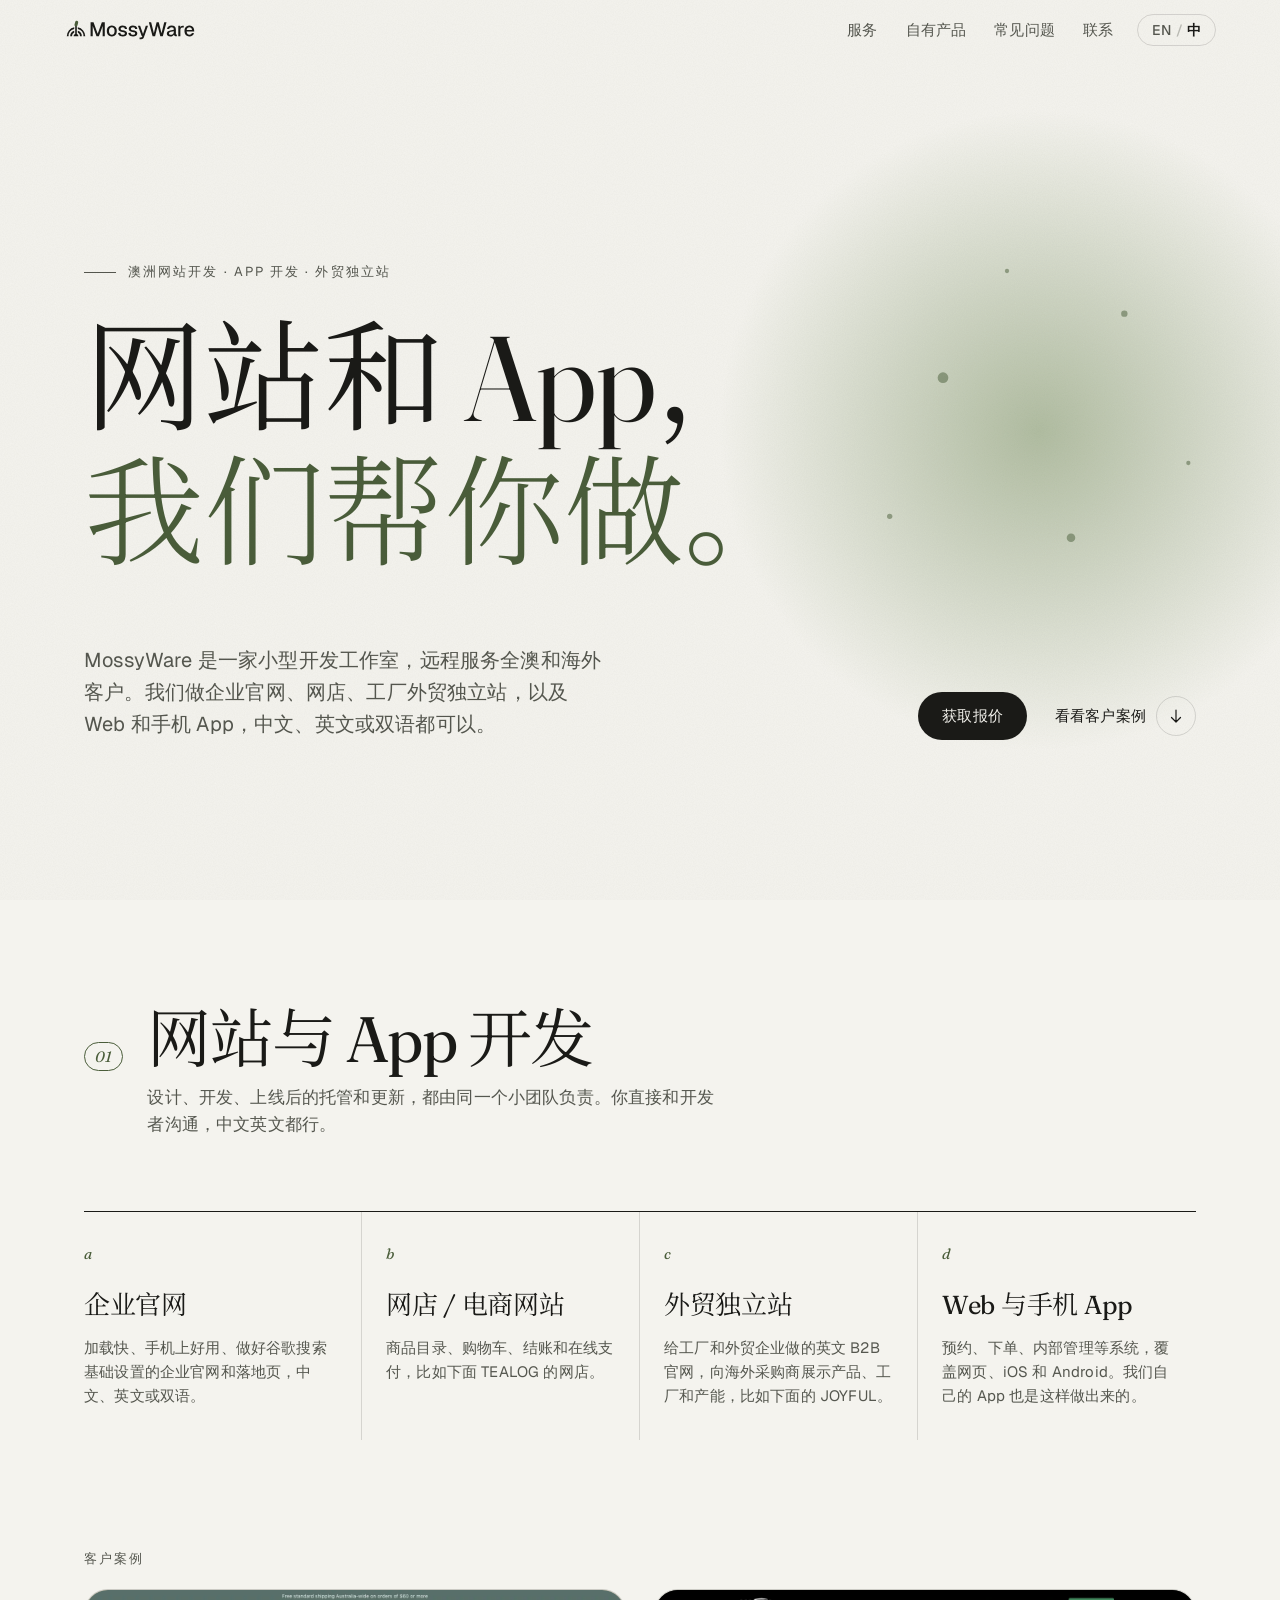
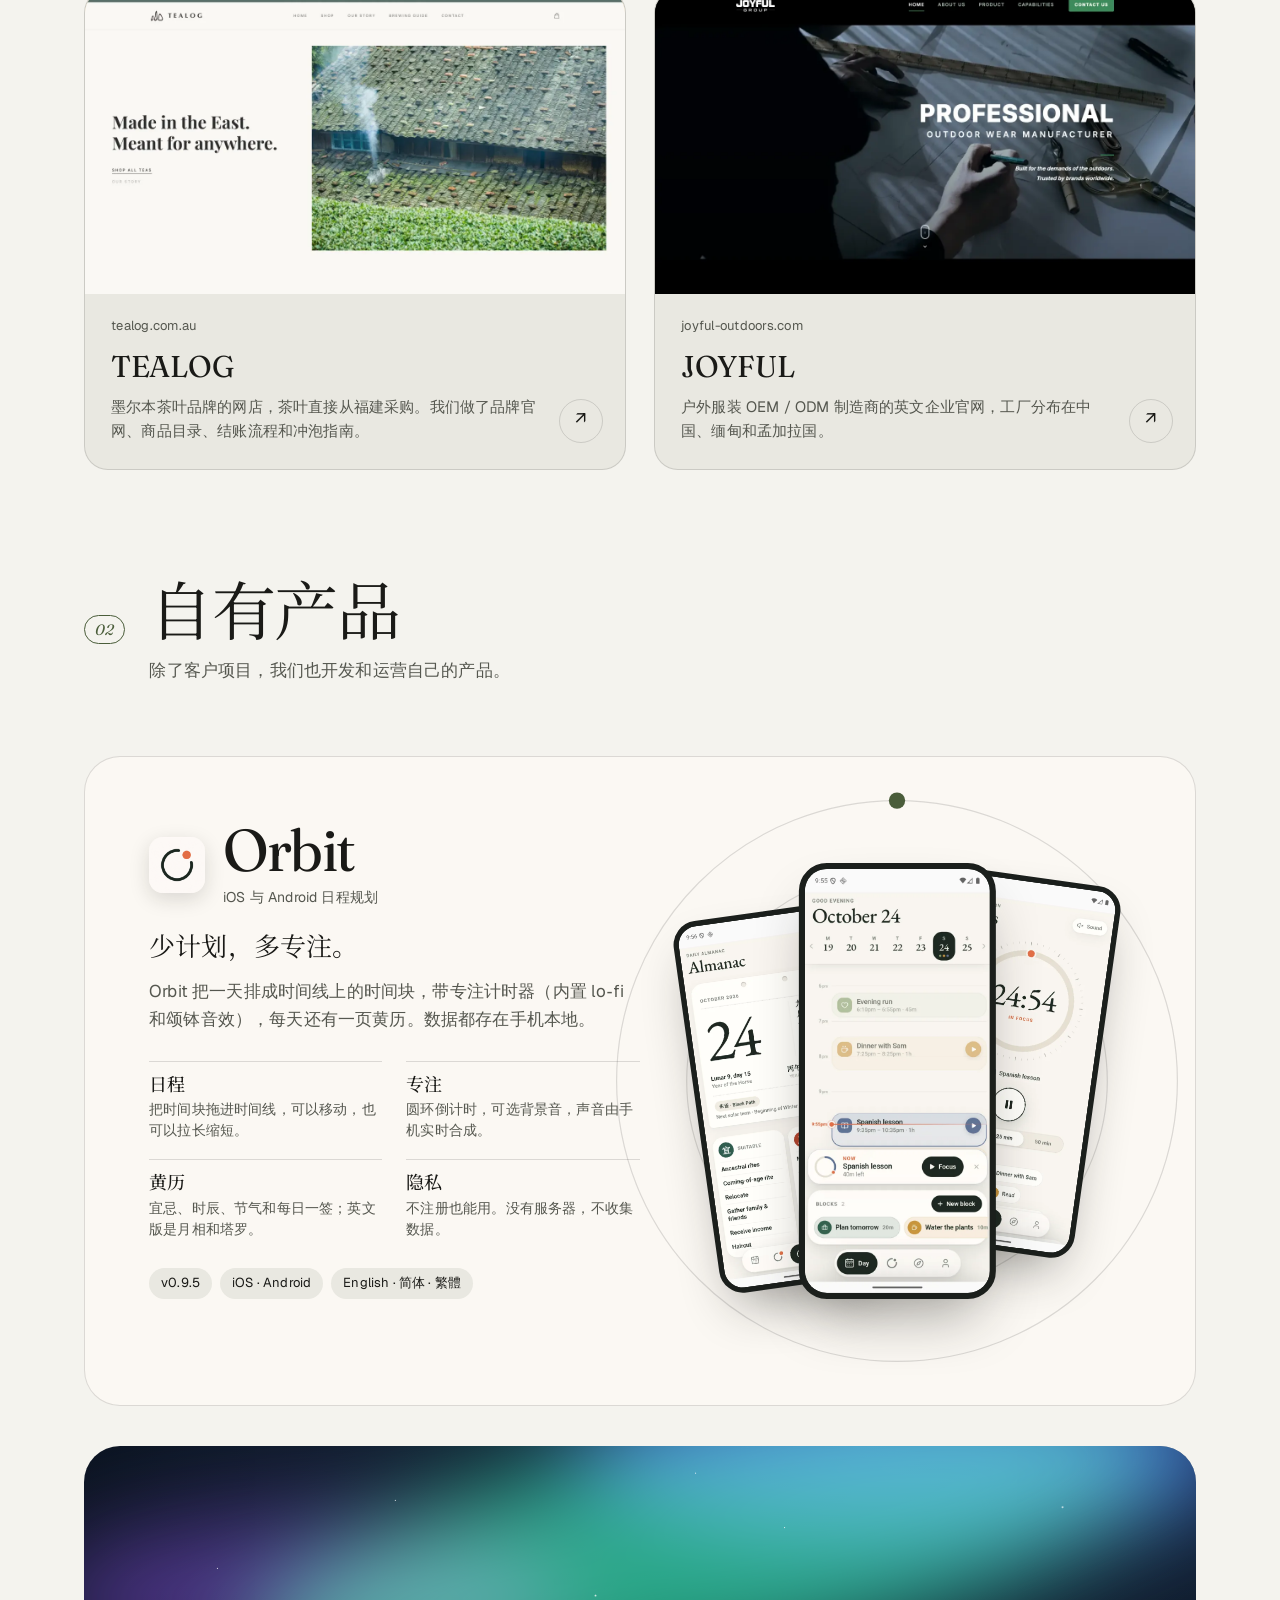
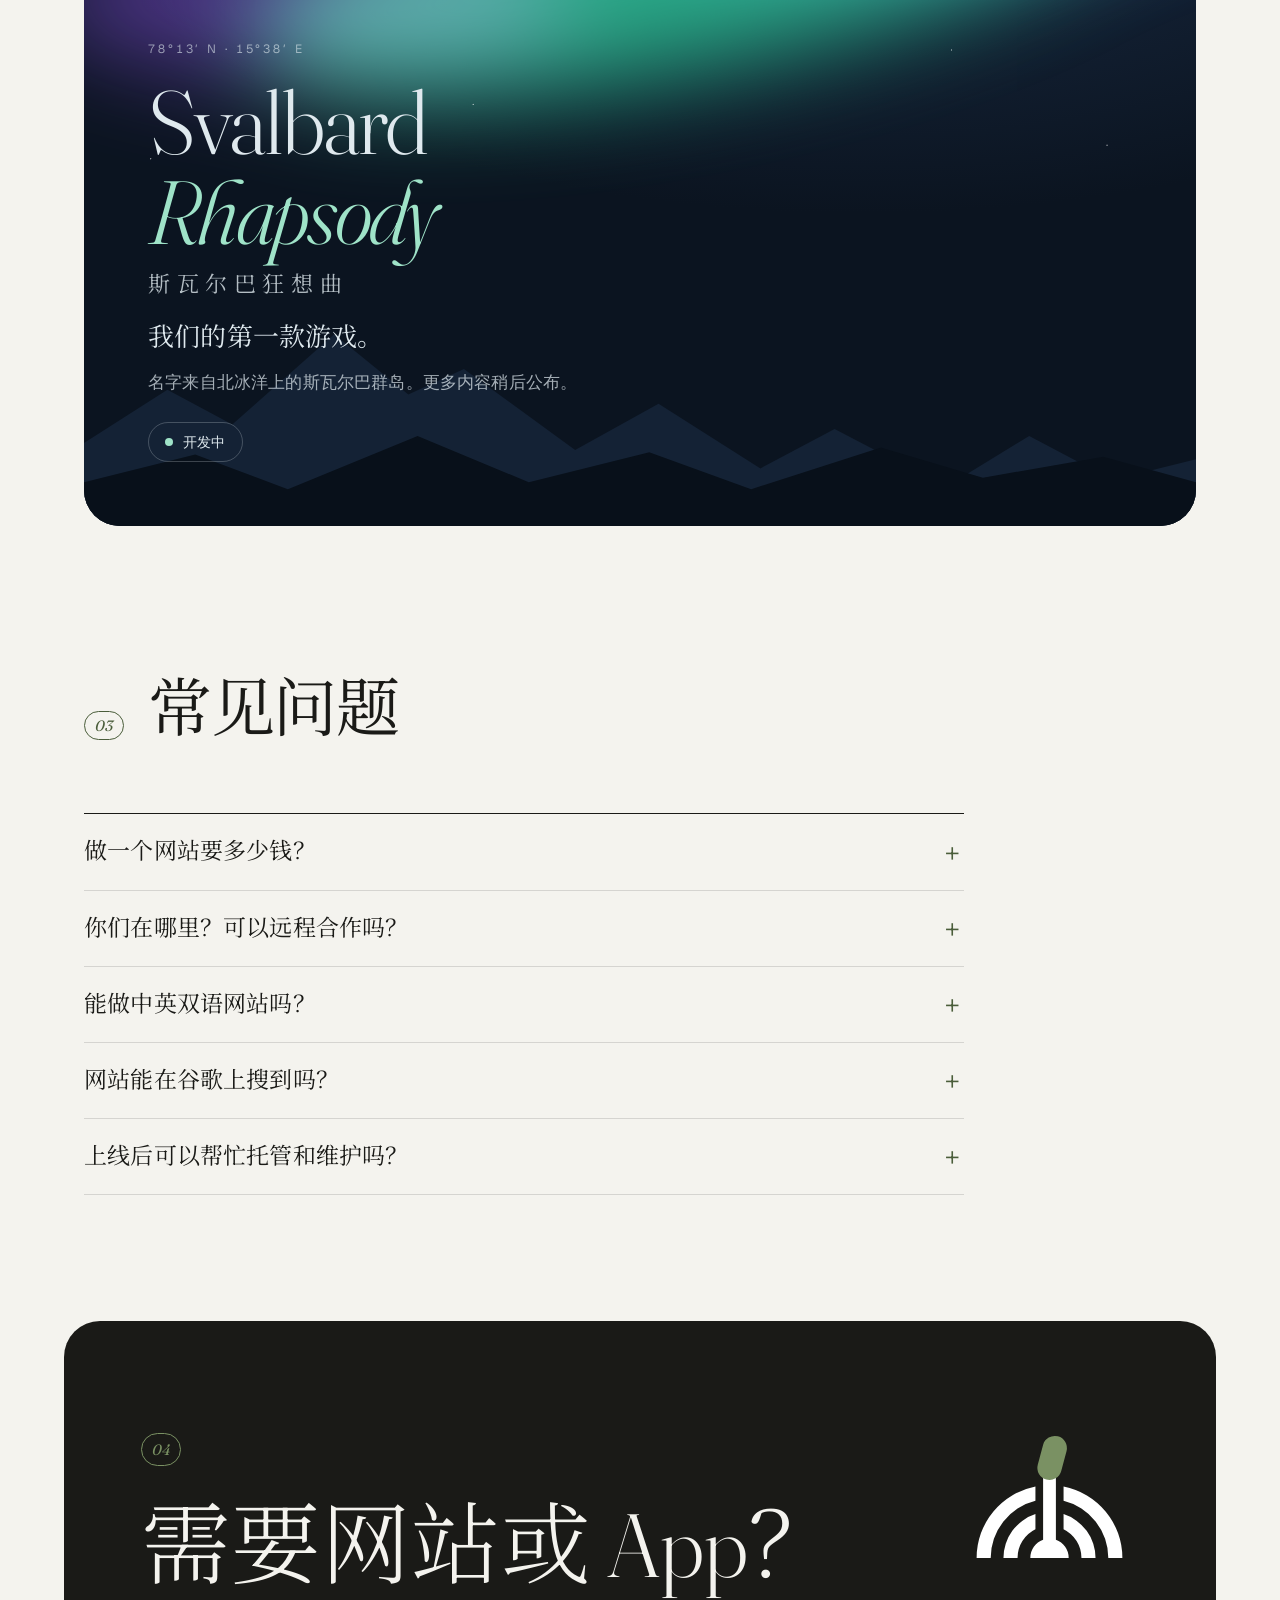
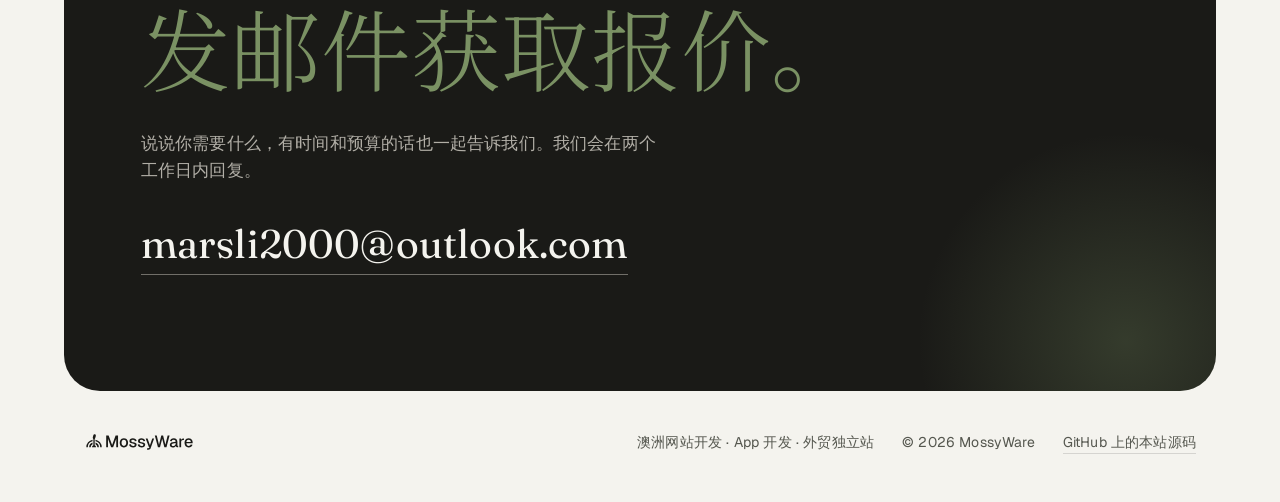
==== zh/index.html @ 0ac0d207 "SEO: separate /zh/ page, keyword copy, structured data, sitemap, FAQ - Build index.html (English) an" ====
<!doctype html>
<!-- Generated by scripts/build.mjs from src/page.html and src/strings.mjs. Edit those, not this file. -->
<html lang="zh-Hans">
<head>
  <meta charset="UTF-8" />
  <meta name="viewport" content="width=device-width, initial-scale=1, viewport-fit=cover" />
  <title>MossyWare | 澳洲网站开发 · App 开发 · 外贸独立站</title>
  <meta name="description" content="为澳洲华人商家、本地企业和出海工厂开发网站与应用：企业官网、网店、外贸 B2B 独立站、Web 与手机 App，中英双语，远程合作。" />
  <link rel="canonical" href="https://mossyware.com/zh/" />
  <link rel="alternate" hreflang="en" href="https://mossyware.com/" />
  <link rel="alternate" hreflang="zh-Hans" href="https://mossyware.com/zh/" />
  <link rel="alternate" hreflang="x-default" href="https://mossyware.com/" />
  <meta name="theme-color" content="#f4f3ee" />
  <meta property="og:type" content="website" />
  <meta property="og:site_name" content="MossyWare" />
  <meta property="og:title" content="MossyWare：网站与 App 开发" />
  <meta property="og:description" content="为澳洲华人商家、本地企业和出海工厂开发网站与应用：企业官网、网店、外贸 B2B 独立站、Web 与手机 App，中英双语，远程合作。" />
  <meta property="og:url" content="https://mossyware.com/zh/" />
  <meta property="og:locale" content="zh_CN" />
  <meta property="og:image" content="https://mossyware.com/brand/og-image.png" />
  <meta property="og:image:width" content="1200" />
  <meta property="og:image:height" content="630" />
  <meta name="twitter:card" content="summary_large_image" />
  <link rel="icon" href="../favicon.ico" sizes="32x32" />
  <link rel="icon" href="../brand/favicon.svg" type="image/svg+xml" />
  <link rel="apple-touch-icon" href="../apple-touch-icon.png" />
  <link rel="manifest" href="../site.webmanifest" />

  <link rel="preconnect" href="https://fonts.googleapis.com" />
  <link rel="preconnect" href="https://fonts.gstatic.com" crossorigin />
  <link href="https://fonts.googleapis.com/css2?family=Fraunces:ital,opsz,wght@0,9..144,300..600;1,9..144,300..500&amp;family=Geist:wght@400;500;600&amp;family=Noto+Serif+SC:wght@400;600&amp;display=swap" rel="stylesheet" />
  <link rel="stylesheet" href="../styles.css" />
  <script type="application/ld+json">
    {
      "@context": "https://schema.org",
      "@graph": [
        {
          "@type": "Organization",
          "@id": "https://mossyware.com/#org",
          "name": "MossyWare",
          "url": "https://mossyware.com/",
          "logo": "https://mossyware.com/brand/png/mark-color-512.png",
          "image": "https://mossyware.com/brand/og-image.png",
          "email": "marsli2000@outlook.com",
          "description": "Website and app development for Australian businesses and overseas manufacturers: company websites, online shops, B2B export websites, and web and mobile apps, in English and Chinese.",
          "areaServed": [
            {
              "@type": "Country",
              "name": "Australia"
            },
            "Worldwide"
          ],
          "knowsLanguage": [
            "en",
            "zh"
          ],
          "sameAs": [
            "https://github.com/MarsOriginal/MossyWare"
          ],
          "hasOfferCatalog": {
            "@type": "OfferCatalog",
            "name": "网站与 App 开发",
            "itemListElement": [
              {
                "@type": "Offer",
                "itemOffered": {
                  "@type": "Service",
                  "name": "企业官网",
                  "description": "加载快、手机上好用、做好谷歌搜索基础设置的企业官网和落地页，中文、英文或双语。",
                  "provider": {
                    "@id": "https://mossyware.com/#org"
                  }
                }
              },
              {
                "@type": "Offer",
                "itemOffered": {
                  "@type": "Service",
                  "name": "网店 / 电商网站",
                  "description": "商品目录、购物车、结账和在线支付，比如下面 TEALOG 的网店。",
                  "provider": {
                    "@id": "https://mossyware.com/#org"
                  }
                }
              },
              {
                "@type": "Offer",
                "itemOffered": {
                  "@type": "Service",
                  "name": "外贸独立站",
                  "description": "给工厂和外贸企业做的英文 B2B 官网，向海外采购商展示产品、工厂和产能，比如下面的 JOYFUL。",
                  "provider": {
                    "@id": "https://mossyware.com/#org"
                  }
                }
              },
              {
                "@type": "Offer",
                "itemOffered": {
                  "@type": "Service",
                  "name": "Web 与手机 App",
                  "description": "预约、下单、内部管理等系统，覆盖网页、iOS 和 Android。我们自己的 App 也是这样做出来的。",
                  "provider": {
                    "@id": "https://mossyware.com/#org"
                  }
                }
              }
            ]
          }
        },
        {
          "@type": "WebSite",
          "@id": "https://mossyware.com/#website",
          "url": "https://mossyware.com/",
          "name": "MossyWare",
          "publisher": {
            "@id": "https://mossyware.com/#org"
          },
          "inLanguage": [
            "en",
            "zh-Hans"
          ]
        },
        {
          "@type": "WebPage",
          "@id": "https://mossyware.com/zh/#page",
          "url": "https://mossyware.com/zh/",
          "name": "MossyWare | 澳洲网站开发 · App 开发 · 外贸独立站",
          "description": "为澳洲华人商家、本地企业和出海工厂开发网站与应用：企业官网、网店、外贸 B2B 独立站、Web 与手机 App，中英双语，远程合作。",
          "inLanguage": "zh-Hans",
          "isPartOf": {
            "@id": "https://mossyware.com/#website"
          },
          "about": {
            "@id": "https://mossyware.com/#org"
          }
        },
        {
          "@type": "FAQPage",
          "@id": "https://mossyware.com/zh/#faq",
          "inLanguage": "zh-Hans",
          "mainEntity": [
            {
              "@type": "Question",
              "name": "做一个网站要多少钱？",
              "acceptedAnswer": {
                "@type": "Answer",
                "text": "取决于页面数量、功能和语言。发邮件简单描述需求，我们会在两个工作日内给你报价。"
              }
            },
            {
              "@type": "Question",
              "name": "你们在哪里？可以远程合作吗？",
              "acceptedAnswer": {
                "@type": "Answer",
                "text": "我们远程服务全澳和海外客户，通过邮件和视频会议沟通。"
              }
            },
            {
              "@type": "Question",
              "name": "能做中英双语网站吗？",
              "acceptedAnswer": {
                "@type": "Answer",
                "text": "可以。两种语言我们都能自己写和校对，并且会让两种语言的页面都能在谷歌上被搜到。"
              }
            },
            {
              "@type": "Question",
              "name": "网站能在谷歌上搜到吗？",
              "acceptedAnswer": {
                "@type": "Answer",
                "text": "我们做的每个网站都会配好基础 SEO：标题和描述、站点地图、结构化数据、加载速度和手机适配。竞争激烈的关键词还需要内容和时间积累，我们会如实告诉你能做到什么程度。"
              }
            },
            {
              "@type": "Question",
              "name": "上线后可以帮忙托管和维护吗？",
              "acceptedAnswer": {
                "@type": "Answer",
                "text": "可以。域名注册、网站托管和日后的修改都可以交给我们，也可以全部交接给你自己管理。"
              }
            }
          ]
        }
      ]
    }
  </script>
</head>
<body>
  <a class="skip" href="#services">跳到正文</a>

  <header class="top">
    <a class="brand" href="../">
      <img src="../brand/svg/horizontal-color.svg" alt="MossyWare" width="134" height="24" />
    </a>
    <nav class="nav" aria-label="Primary">
      <a href="#services">服务</a>
      <a href="#products">自有产品</a>
      <a href="#faq">常见问题</a>
      <a href="#contact">联系</a>
    </nav>
    <a class="lang" href="../" hreflang="en" lang="en" data-lang-to="en" aria-label="English">
      <span data-lang="en">EN</span><span class="lang-sep">/</span><span data-lang="zh">中</span>
    </a>
  </header>

  <main>
    <!-- Hero -->
    <section class="hero">
      <p class="eyebrow reveal">澳洲网站开发 · App 开发 · 外贸独立站</p>
      <h1 class="hero-title reveal">
        <span>网站和 App，</span><br />
        <em>我们帮你做。</em>
      </h1>
      <div class="hero-foot reveal">
        <p class="hero-lede">MossyWare 是一家小型开发工作室，远程服务全澳和海外客户。我们做企业官网、网店、工厂外贸独立站，以及 Web 和手机 App，中文、英文或双语都可以。</p>
        <div class="hero-actions">
          <a class="btn" href="mailto:marsli2000@outlook.com?subject=%E7%BD%91%E7%AB%99%E5%BC%80%E5%8F%91%E5%92%A8%E8%AF%A2">获取报价</a>
          <a class="scroll-cue" href="#work">
            <span>看看客户案例</span>
            <svg viewBox="0 0 24 24" aria-hidden="true"><path d="M12 4v16m0 0-6-6m6 6 6-6" /></svg>
          </a>
        </div>
      </div>
      <svg class="hero-moss" viewBox="0 0 600 600" aria-hidden="true">
        <defs>
          <radialGradient id="mg" cx="50%" cy="50%" r="50%">
            <stop offset="0" stop-color="var(--lichen)" stop-opacity=".55" />
            <stop offset="1" stop-color="var(--lichen)" stop-opacity="0" />
          </radialGradient>
        </defs>
        <circle cx="300" cy="300" r="300" fill="url(#mg)" />
        <g class="spores">
          <circle cx="210" cy="250" r="5" /><circle cx="380" cy="190" r="3" /><circle cx="330" cy="400" r="4" />
          <circle cx="160" cy="380" r="2.5" /><circle cx="440" cy="330" r="2" /><circle cx="270" cy="150" r="2" />
        </g>
      </svg>
    </section>

    <!-- Services -->
    <section id="services" class="section studio">
      <header class="section-head reveal">
        <span class="section-no">01</span>
        <h2>网站与 App 开发</h2>
        <p>设计、开发、上线后的托管和更新，都由同一个小团队负责。你直接和开发者沟通，中文英文都行。</p>
      </header>

      <ol class="services reveal">
        <li>
          <span class="svc-no">a</span>
          <h3>企业官网</h3>
          <p>加载快、手机上好用、做好谷歌搜索基础设置的企业官网和落地页，中文、英文或双语。</p>
        </li>
        <li>
          <span class="svc-no">b</span>
          <h3>网店 / 电商网站</h3>
          <p>商品目录、购物车、结账和在线支付，比如下面 TEALOG 的网店。</p>
        </li>
        <li>
          <span class="svc-no">c</span>
          <h3>外贸独立站</h3>
          <p>给工厂和外贸企业做的英文 B2B 官网，向海外采购商展示产品、工厂和产能，比如下面的 JOYFUL。</p>
        </li>
        <li>
          <span class="svc-no">d</span>
          <h3>Web 与手机 App</h3>
          <p>预约、下单、内部管理等系统，覆盖网页、iOS 和 Android。我们自己的 App 也是这样做出来的。</p>
        </li>
      </ol>

      <div id="work" class="cases">
        <h3 class="cases-title reveal">客户案例</h3>
        <div class="case-grid">
          <a class="case case-tea reveal" href="https://tealog.com.au" target="_blank" rel="noopener">
            <div class="case-art"><img src="../assets/cases/tealog.webp" alt="TEALOG 茶叶网店首页，由 MossyWare 设计开发" loading="lazy" width="1280" height="720" /></div>
            <div class="case-body">
              <p class="case-domain">tealog.com.au</p>
              <h4>TEALOG</h4>
              <p>墨尔本茶叶品牌的网店，茶叶直接从福建采购。我们做了品牌官网、商品目录、结账流程和冲泡指南。</p>
            </div>
            <span class="case-arrow" aria-hidden="true">↗</span>
          </a>
          <a class="case case-joy reveal" href="https://joyful-outdoors.com" target="_blank" rel="noopener">
            <div class="case-art"><img src="../assets/cases/joyful.webp" alt="JOYFUL 户外服装制造商官网，由 MossyWare 设计开发" loading="lazy" width="1280" height="720" /></div>
            <div class="case-body">
              <p class="case-domain">joyful-outdoors.com</p>
              <h4>JOYFUL</h4>
              <p>户外服装 OEM / ODM 制造商的英文企业官网，工厂分布在中国、缅甸和孟加拉国。</p>
            </div>
            <span class="case-arrow" aria-hidden="true">↗</span>
          </a>
        </div>
      </div>
    </section>

    <!-- Our own products -->
    <section id="products" class="section">
      <header class="section-head reveal">
        <span class="section-no">02</span>
        <h2>自有产品</h2>
        <p>除了客户项目，我们也开发和运营自己的产品。</p>
      </header>

      <!-- Orbit -->
      <article class="project orbit reveal">
        <div class="project-copy">
          <div class="project-id">
            <img src="../assets/orbit/icon.png" width="56" height="56" alt="" />
            <div>
              <h3>Orbit</h3>
              <p class="tag">iOS 与 Android 日程规划</p>
            </div>
          </div>
          <p class="project-tagline">少计划，多专注。</p>
          <p>Orbit 把一天排成时间线上的时间块，带专注计时器（内置 lo‑fi 和颂钵音效），每天还有一页黄历。数据都存在手机本地。</p>
          <ul class="features">
            <li><b>日程</b><span>把时间块拖进时间线，可以移动，也可以拉长缩短。</span></li>
            <li><b>专注</b><span>圆环倒计时，可选背景音，声音由手机实时合成。</span></li>
            <li><b>黄历</b><span>宜忌、时辰、节气和每日一签；英文版是月相和塔罗。</span></li>
            <li><b>隐私</b><span>不注册也能用。没有服务器，不收集数据。</span></li>
          </ul>
          <p class="meta"><span>v0.9.5</span><span>iOS · Android</span><span>English · 简体 · 繁體</span></p>
        </div>
        <div class="orbit-stage">
          <svg class="rings" viewBox="0 0 500 500" aria-hidden="true">
            <circle cx="250" cy="250" r="240" /><circle cx="250" cy="250" r="180" /><circle cx="250" cy="250" r="120" />
            <g class="planet p1"><circle cx="250" cy="10" r="7" /></g>
            <g class="planet p2"><circle cx="250" cy="70" r="5" /></g>
          </svg>
          <figure class="phone ph-l" aria-hidden="true"><img src="../assets/orbit/04-almanac.webp" alt="" loading="lazy" width="540" height="1200" /></figure>
          <figure class="phone ph-c"><img src="../assets/orbit/02-day.webp" alt="Orbit 日程规划 App 的日程页面" loading="lazy" width="540" height="1200" /></figure>
          <figure class="phone ph-r" aria-hidden="true"><img src="../assets/orbit/03-focus.webp" alt="" loading="lazy" width="540" height="1200" /></figure>
        </div>
      </article>

      <!-- Svalbard Rhapsody -->
      <article class="project svalbard reveal">
        <div class="aurora" aria-hidden="true"><i></i><i></i><i></i></div>
        <div class="stars" aria-hidden="true"></div>
        <svg class="ridge" viewBox="0 0 1200 200" preserveAspectRatio="none" aria-hidden="true">
          <path d="M0 200V128l90-46 70 30 110-78 80 52 60-22 120 70 90-40 110 56 80-34 120 50 90-44 90 38 90-18v58Z" />
          <path class="ridge-front" d="M0 200v-38l120-24 100 30 140-46 120 40 130-26 110 32 140-36 110 26 130-18 100 22v38Z" />
        </svg>
        <div class="svalbard-copy">
          <p class="coords">78°13′ N · 15°38′ E</p>
          <h3>Svalbard <em>Rhapsody</em></h3>
          <p class="svalbard-cn" lang="zh-Hans">斯瓦尔巴狂想曲</p>
          <p class="project-tagline">我们的第一款游戏。</p>
          <p>名字来自北冰洋上的斯瓦尔巴群岛。更多内容稍后公布。</p>
          <p class="status"><span class="pulse"></span><span>开发中</span></p>
        </div>
      </article>
    </section>

    <!-- FAQ -->
    <section id="faq" class="section faq">
      <header class="section-head reveal">
        <span class="section-no">03</span>
        <h2>常见问题</h2>
      </header>
      <div class="faq-list reveal">
        <details><summary>做一个网站要多少钱？</summary><p>取决于页面数量、功能和语言。发邮件简单描述需求，我们会在两个工作日内给你报价。</p></details>
        <details><summary>你们在哪里？可以远程合作吗？</summary><p>我们远程服务全澳和海外客户，通过邮件和视频会议沟通。</p></details>
        <details><summary>能做中英双语网站吗？</summary><p>可以。两种语言我们都能自己写和校对，并且会让两种语言的页面都能在谷歌上被搜到。</p></details>
        <details><summary>网站能在谷歌上搜到吗？</summary><p>我们做的每个网站都会配好基础 SEO：标题和描述、站点地图、结构化数据、加载速度和手机适配。竞争激烈的关键词还需要内容和时间积累，我们会如实告诉你能做到什么程度。</p></details>
        <details><summary>上线后可以帮忙托管和维护吗？</summary><p>可以。域名注册、网站托管和日后的修改都可以交给我们，也可以全部交接给你自己管理。</p></details>
      </div>
    </section>

    <!-- Contact -->
    <section id="contact" class="contact">
      <img class="contact-mark" src="../brand/svg/mark-reversed.svg" alt="" width="280" height="280" />
      <span class="section-no reveal">04</span>
      <h2 class="contact-title reveal">
        <span>需要网站或 App？</span><br />
        <em>发邮件获取报价。</em>
      </h2>
      <p class="reveal">说说你需要什么，有时间和预算的话也一起告诉我们。我们会在两个工作日内回复。</p>
      <a class="mail reveal" href="mailto:marsli2000@outlook.com?subject=%E7%BD%91%E7%AB%99%E5%BC%80%E5%8F%91%E5%92%A8%E8%AF%A2">marsli2000@outlook.com</a>
    </section>
  </main>

  <footer class="foot">
    <img src="../brand/svg/horizontal-mono.svg" alt="MossyWare" width="112" height="20" />
    <span>澳洲网站开发 · App 开发 · 外贸独立站</span>
    <span>© <span id="year">2026</span> MossyWare</span>
    <a href="https://github.com/MarsOriginal/MossyWare" target="_blank" rel="noopener">GitHub 上的本站源码</a>
  </footer>

  <script src="../main.js"></script>
</body>
</html>
---- styles.css ----
:root {
  /* brand: near-black #1A1A17, moss #4A5D3A, moss on dark #7A9163, off-white #F4F3EE */
  --paper: #f4f3ee;
  --paper-2: #e9e8e1;
  --ink: #1a1a17;
  --ink-soft: #55574f;
  --moss: #4a5d3a;
  --moss-deep: #1a1a17;
  --lichen: #7a9163;
  --line: rgba(26, 26, 23, 0.14);
  --night: #0b1420;
  --ice: #dfe9ee;

  --serif: "Fraunces", "Noto Serif SC", Georgia, serif;
  --sans: "Geist", "PingFang SC", "Hiragino Sans GB", "Microsoft YaHei", system-ui, sans-serif;
  --gutter: clamp(16px, 5vw, 64px);
  --max: 1240px;
  --ease: cubic-bezier(0.2, 0.7, 0.2, 1);
}

*,
*::before,
*::after { box-sizing: border-box; }

html { scroll-behavior: smooth; -webkit-text-size-adjust: 100%; overflow-x: clip; }

body {
  margin: 0;
  background: var(--paper);
  color: var(--ink);
  font: 400 17px/1.6 var(--sans);
  -webkit-font-smoothing: antialiased;
  overflow-x: clip;
}

/* paper grain */
body::before {
  content: "";
  position: fixed;
  inset: 0;
  pointer-events: none;
  z-index: 100;
  opacity: 0.35;
  mix-blend-mode: multiply;
  background-image: url("data:image/svg+xml,%3Csvg xmlns='http://www.w3.org/2000/svg' width='160' height='160'%3E%3Cfilter id='n'%3E%3CfeTurbulence type='fractalNoise' baseFrequency='.9' numOctaves='2' stitchTiles='stitch'/%3E%3CfeColorMatrix values='0 0 0 0 0.3 0 0 0 0 0.3 0 0 0 0 0.25 0 0 0 .18 0'/%3E%3C/filter%3E%3Crect width='100%25' height='100%25' filter='url(%23n)'/%3E%3C/svg%3E");
}

html[lang^="zh"] body { letter-spacing: 0.01em; }
html[lang^="zh"] em { font-style: normal; }

img { max-width: 100%; display: block; }
a { color: inherit; }
h1, h2, h3, h4 { margin: 0; font-family: var(--serif); font-weight: 400; letter-spacing: -0.01em; }
p { margin: 0; }
em { font-style: italic; color: var(--moss); }

.skip {
  position: absolute; left: -9999px; top: 8px;
  background: var(--ink); color: var(--paper); padding: 8px 14px; border-radius: 6px; z-index: 200;
}
.skip:focus { left: 8px; }

/* ---------- header ---------- */
.top {
  position: sticky; top: 0; z-index: 50;
  display: flex; align-items: center; gap: 24px;
  padding: 14px var(--gutter);
  background: color-mix(in srgb, var(--paper) 82%, transparent);
  backdrop-filter: blur(12px) saturate(1.2);
  -webkit-backdrop-filter: blur(12px) saturate(1.2);
  border-bottom: 1px solid transparent;
  transition: border-color 0.3s;
}
.top.scrolled { border-color: var(--line); }

.brand {
  display: flex; align-items: center; gap: 10px;
  text-decoration: none; font: 500 19px/1 var(--serif); letter-spacing: -0.01em;
}
.brand img { height: 24px; width: auto; display: block; }

.nav { display: flex; gap: 28px; margin-left: auto; }
.nav a {
  text-decoration: none; font-size: 15px; color: var(--ink-soft);
  position: relative; transition: color 0.2s;
}
.nav a::after {
  content: ""; position: absolute; left: 0; right: 0; bottom: -4px; height: 1px;
  background: currentColor; transform: scaleX(0); transform-origin: left; transition: transform 0.3s var(--ease);
}
.nav a:hover { color: var(--ink); }
.nav a:hover::after { transform: scaleX(1); }

.lang {
  display: inline-flex; align-items: center; gap: 4px;
  font: 500 14px/1 var(--sans); color: var(--ink-soft);
  background: transparent; border: 1px solid var(--line); border-radius: 999px;
  padding: 8px 14px; cursor: pointer; transition: border-color 0.2s, background 0.2s;
}
.lang:hover { border-color: var(--ink); }
.lang { text-decoration: none; }
.lang span[data-lang] { transition: color 0.2s; }
.lang .lang-sep { opacity: 0.35; }
html[lang="en"] .lang [data-lang="en"],
html[lang^="zh"] .lang [data-lang="zh"] { color: var(--ink); font-weight: 600; }

/* ---------- hero ---------- */
.hero {
  position: relative;
  max-width: var(--max); margin: 0 auto;
  min-height: calc(100svh - 64px);
  padding: clamp(64px, 12vh, 140px) var(--gutter) 64px;
  display: flex; flex-direction: column; justify-content: center;
}
.eyebrow {
  font-size: 13px; text-transform: uppercase; letter-spacing: 0.16em; color: var(--ink-soft);
  display: flex; align-items: center; gap: 12px; margin-bottom: 28px;
}
.eyebrow::before { content: ""; width: 32px; height: 1px; background: currentColor; }
.hero-title {
  font-size: clamp(44px, 8.6vw, 132px);
  line-height: 0.95; letter-spacing: -0.035em; font-weight: 300;
  position: relative; z-index: 1;
}
html[lang^="zh"] .hero-title { font-size: clamp(38px, 9.4vw, 132px); letter-spacing: 0; line-height: 1.12; font-weight: 400; }
.hero-title em { font-weight: 300; }
.hero-foot {
  display: flex; justify-content: space-between; align-items: flex-end; gap: 32px;
  margin-top: clamp(40px, 7vh, 80px); position: relative; z-index: 1;
}
.hero-lede { max-width: 36ch; font-size: clamp(17px, 1.6vw, 20px); color: var(--ink-soft); }
html[lang^="zh"] .hero-lede { max-width: 26em; }
.hero-actions { display: flex; align-items: center; gap: 28px; flex: none; }
.btn {
  display: inline-flex; align-items: center; height: 48px; padding: 0 24px;
  border-radius: 999px; background: var(--ink); color: var(--paper);
  font: 500 15px/1 var(--sans); text-decoration: none;
  transition: background 0.25s, transform 0.25s var(--ease);
}
.btn:hover { background: var(--moss); transform: translateY(-2px); }
.scroll-cue {
  display: inline-flex; align-items: center; gap: 10px; flex: none;
  text-decoration: none; font-size: 15px;
}
.scroll-cue svg {
  width: 40px; height: 40px; padding: 10px; border: 1px solid var(--line); border-radius: 50%;
  fill: none; stroke: currentColor; stroke-width: 1.6; stroke-linecap: round; stroke-linejoin: round;
  transition: transform 0.3s var(--ease), background 0.3s;
}
.scroll-cue:hover svg { transform: translateY(4px); background: var(--lichen); border-color: transparent; }
.hero-moss {
  position: absolute; right: -8%; top: 6%;
  width: min(62vw, 640px); height: auto; pointer-events: none;
  animation: breathe 12s ease-in-out infinite;
}
.spores circle { fill: var(--moss); opacity: 0.5; }
@keyframes breathe { 50% { transform: scale(1.06) translate(-10px, 8px); } }

/* ---------- sections ---------- */
.section { max-width: var(--max); margin: 0 auto; padding: clamp(72px, 12vh, 140px) var(--gutter) 0; }
.section-head {
  display: grid; grid-template-columns: auto 1fr; column-gap: 24px; row-gap: 12px;
  align-items: baseline; margin-bottom: clamp(40px, 6vw, 72px);
}
.section-no {
  font: italic 400 15px/1 var(--serif); color: var(--moss);
  border: 1px solid currentColor; border-radius: 999px; padding: 6px 10px;
}
.section-head h2 { font-size: clamp(34px, 5vw, 64px); line-height: 1.05; letter-spacing: -0.025em; }
.section-head p { grid-column: 2; max-width: 52ch; color: var(--ink-soft); }

/* ---------- project cards ---------- */
.project {
  position: relative; overflow: hidden;
  border-radius: clamp(20px, 3vw, 36px);
  margin-bottom: clamp(24px, 4vw, 40px);
}
.project h3 { font-size: clamp(36px, 4.6vw, 60px); line-height: 1; letter-spacing: -0.03em; }
.project-tagline { font: italic 400 clamp(20px, 2.2vw, 26px)/1.3 var(--serif); margin: 22px 0 14px; }
html[lang^="zh"] .project-tagline { font-style: normal; }
.tag { font-size: 14px; color: var(--ink-soft); margin-top: 6px; }

/* Orbit */
.orbit {
  background: #fbf8f3;
  border: 1px solid var(--line);
  display: grid; grid-template-columns: 1.05fr 1fr; gap: 24px;
  padding: clamp(28px, 5vw, 64px);
}
.project-id { display: flex; align-items: center; gap: 18px; }
.project-id img { border-radius: 14px; box-shadow: 0 6px 20px rgba(26, 26, 23, 0.15); }
.project-copy > p:not(.project-tagline):not(.meta) { color: var(--ink-soft); max-width: 46ch; }
.features {
  list-style: none; padding: 0; margin: 28px 0;
  display: grid; grid-template-columns: 1fr 1fr; gap: 18px 24px;
}
.features li { border-top: 1px solid var(--line); padding-top: 12px; display: flex; flex-direction: column; gap: 4px; }
.features b { font: 500 18px/1.2 var(--serif); }
.features span { font-size: 14px; color: var(--ink-soft); line-height: 1.5; }
.meta { display: flex; flex-wrap: wrap; gap: 8px; font-size: 13px; }
.meta span { padding: 5px 12px; border-radius: 999px; background: var(--paper-2); }

.orbit-stage { position: relative; min-height: 520px; }
.rings {
  position: absolute; inset: 50% auto auto 50%; width: 125%; max-width: 640px;
  transform: translate(-50%, -50%);
  fill: none; stroke: var(--line); stroke-width: 1;
}
.rings .planet { transform-origin: 250px 250px; animation: spin 40s linear infinite; }
.rings .p2 { animation-duration: 26s; animation-direction: reverse; }
.rings .planet circle { fill: var(--moss); stroke: none; }
.rings .p2 circle { fill: var(--lichen); }
@keyframes spin { to { transform: rotate(360deg); } }

.phone {
  position: absolute; margin: 0; width: 42%; max-width: 230px;
  aspect-ratio: 540 / 1200; border-radius: 28px; overflow: hidden;
  border: 6px solid #1b1f1c; background: #1b1f1c;
  box-shadow: 0 30px 60px -20px rgba(26, 26, 23, 0.45);
  transition: transform 0.6s var(--ease);
}
.phone img { width: 100%; height: 100%; object-fit: cover; border-radius: 22px; }
.ph-c { left: 50%; top: 50%; transform: translate(-50%, -50%); z-index: 2; }
.ph-l { left: 4%; top: 50%; transform: translateY(-46%) rotate(-8deg) scale(0.86); }
.ph-r { right: 4%; top: 50%; transform: translateY(-54%) rotate(8deg) scale(0.86); }
.orbit:hover .ph-l { transform: translate(-12px, -46%) rotate(-11deg) scale(0.86); }
.orbit:hover .ph-r { transform: translate(12px, -54%) rotate(11deg) scale(0.86); }
.orbit:hover .ph-c { transform: translate(-50%, -52%); }

/* Svalbard Rhapsody */
.svalbard {
  background: radial-gradient(120% 90% at 70% 0%, #1a2c46 0%, var(--night) 60%);
  color: var(--ice);
  min-height: clamp(520px, 64vw, 680px);
  display: flex; align-items: flex-end;
  padding: clamp(28px, 5vw, 64px);
  isolation: isolate;
}
.svalbard em { color: #9fe3c8; }
.svalbard h3 em { font-style: italic; }
.svalbard h3 { font-weight: 300; font-size: clamp(44px, 7vw, 96px); }
.svalbard-copy { position: relative; z-index: 3; max-width: 560px; }
.svalbard-copy > p:not(.project-tagline):not(.coords):not(.status):not(.svalbard-cn) { color: rgba(223, 233, 238, 0.72); }
.svalbard-cn { font: 400 clamp(18px, 2vw, 22px)/1.4 "Noto Serif SC", serif; letter-spacing: 0.3em; margin-top: 12px; opacity: 0.8; }
.coords { font-size: 12px; letter-spacing: 0.24em; opacity: 0.6; margin-bottom: 18px; font-variant-numeric: tabular-nums; }
.status { display: inline-flex; align-items: center; gap: 10px; margin-top: 26px; font-size: 14px; padding: 8px 16px; border-radius: 999px; border: 1px solid rgba(223, 233, 238, 0.24); }
.pulse { width: 8px; height: 8px; border-radius: 50%; background: #9fe3c8; box-shadow: 0 0 0 0 rgba(159, 227, 200, 0.6); animation: pulse 2.4s infinite; }
@keyframes pulse { 70% { box-shadow: 0 0 0 10px rgba(159, 227, 200, 0); } 100% { box-shadow: 0 0 0 0 rgba(159, 227, 200, 0); } }

.aurora { position: absolute; inset: -20% -10% 30% -10%; z-index: 0; filter: blur(48px); opacity: 0.75; }
.aurora i {
  position: absolute; display: block; border-radius: 50%;
  mix-blend-mode: screen; animation: drift 18s ease-in-out infinite alternate;
}
.aurora i:nth-child(1) { width: 70%; height: 38%; left: 20%; top: 20%; background: #2fd3a0; transform: rotate(-12deg); }
.aurora i:nth-child(2) { width: 50%; height: 30%; left: 45%; top: 8%; background: #4a7cff; animation-duration: 24s; }
.aurora i:nth-child(3) { width: 40%; height: 26%; left: 5%; top: 34%; background: #9a5cff; opacity: 0.6; animation-duration: 30s; }
@keyframes drift {
  0% { transform: translate(0, 0) rotate(-12deg) scaleX(1); }
  100% { transform: translate(8%, 6%) rotate(4deg) scaleX(1.25); }
}
.stars {
  position: absolute; inset: 0; z-index: 1; opacity: 0.8;
  background-image:
    radial-gradient(1px 1px at 12% 18%, #fff, transparent),
    radial-gradient(1px 1px at 28% 8%, #fff, transparent),
    radial-gradient(1.5px 1.5px at 46% 22%, #fff, transparent),
    radial-gradient(1px 1px at 63% 12%, #fff, transparent),
    radial-gradient(1px 1px at 78% 30%, #fff, transparent),
    radial-gradient(1.5px 1.5px at 88% 9%, #fff, transparent),
    radial-gradient(1px 1px at 92% 44%, #fff, transparent),
    radial-gradient(1px 1px at 35% 38%, #fff, transparent),
    radial-gradient(1px 1px at 6% 46%, #fff, transparent),
    radial-gradient(1px 1px at 55% 4%, #fff, transparent);
  animation: twinkle 6s ease-in-out infinite alternate;
}
@keyframes twinkle { to { opacity: 0.4; } }
.ridge { position: absolute; left: 0; right: 0; bottom: 0; width: 100%; height: 34%; z-index: 2; }
.ridge path { fill: #142235; }
.ridge .ridge-front { fill: #08101a; }

/* ---------- studio ---------- */
.services {
  list-style: none; padding: 0; margin: 0;
  display: grid; grid-template-columns: repeat(4, 1fr);
  border-top: 1px solid var(--ink);
}
.services li { padding: 28px 24px 32px 0; border-right: 1px solid var(--line); }
.services li + li { padding-left: 24px; }
.services li:last-child { border-right: 0; }
.svc-no { font: italic 400 15px/1 var(--serif); color: var(--moss); }
.services h3 { font-size: 26px; margin: 18px 0 10px; }
.services p { font-size: 15px; color: var(--ink-soft); }

.cases { margin-top: clamp(64px, 9vw, 112px); }
.cases-title {
  font: 500 13px/1 var(--sans); text-transform: uppercase; letter-spacing: 0.16em; color: var(--ink-soft);
  margin-bottom: 24px;
}
.case-grid { display: grid; grid-template-columns: 1fr 1fr; gap: clamp(16px, 2.5vw, 28px); }
.case {
  position: relative; display: flex; flex-direction: column;
  text-decoration: none; border-radius: 24px; overflow: hidden;
  background: var(--paper-2); border: 1px solid var(--line);
  transition: transform 0.5s var(--ease), box-shadow 0.5s var(--ease);
}
.case:hover { transform: translateY(-6px); box-shadow: 0 30px 50px -30px rgba(26, 26, 23, 0.45); }
.case-art { aspect-ratio: 16 / 9; display: grid; place-items: center; overflow: hidden; }
.case-art img {
  width: 100%; height: 100%; object-fit: cover; object-position: top center; display: block;
  transition: transform 0.8s cubic-bezier(.2, .7, .2, 1);
}
.case:hover .case-art img { transform: scale(1.04); }
.case-tea .case-art { background: #d9c9a3; }
.case-joy .case-art { background: #1a1a1a; }
.case-body { padding: 22px 82px 26px 26px; }
.case-domain { font-size: 13px; color: var(--ink-soft); letter-spacing: 0.02em; }
.case h4 { font-size: 30px; margin: 6px 0 4px; }
.case-body p:last-child { font-size: 15px; color: var(--ink-soft); }
.case-arrow {
  position: absolute; right: 22px; bottom: 26px;
  width: 44px; height: 44px; display: grid; place-items: center;
  border-radius: 50%; border: 1px solid var(--line); font-size: 18px;
  transition: background 0.3s, color 0.3s, transform 0.3s var(--ease);
}
.case:hover .case-arrow { background: var(--ink); color: var(--paper); transform: rotate(45deg); }

/* ---------- faq ---------- */
.faq-list { border-top: 1px solid var(--ink); max-width: 880px; }
.faq details { border-bottom: 1px solid var(--line); }
.faq summary {
  list-style: none; cursor: pointer; position: relative;
  padding: 22px 48px 22px 0; font: 400 clamp(19px, 2vw, 23px)/1.35 var(--serif);
}
.faq summary::-webkit-details-marker { display: none; }
.faq summary::after {
  content: "+"; position: absolute; right: 4px; top: 50%; transform: translateY(-50%);
  font: 300 26px/1 var(--sans); color: var(--moss); transition: transform 0.3s var(--ease);
}
.faq details[open] summary::after { transform: translateY(-50%) rotate(45deg); }
.faq details p { padding: 0 48px 24px 0; color: var(--ink-soft); max-width: 64ch; }

/* ---------- contact ---------- */
.contact {
  margin: clamp(96px, 14vh, 160px) var(--gutter) 0;
  padding: clamp(56px, 9vw, 120px) clamp(24px, 6vw, 96px);
  background: var(--moss-deep); color: var(--paper);
  border-radius: clamp(20px, 3vw, 36px);
  position: relative; overflow: hidden;
}
@media (min-width: 1368px) { .contact { max-width: calc(var(--max) - 2 * 64px); margin-left: auto; margin-right: auto; } }
.contact-mark {
  position: absolute; right: clamp(24px, 6vw, 96px); top: clamp(40px, 7vw, 96px);
  width: clamp(88px, 14vw, 180px); height: auto; z-index: 1;
}
.contact::after {
  content: ""; position: absolute; right: -120px; bottom: -160px; width: 420px; height: 420px; border-radius: 50%;
  background: radial-gradient(circle, rgba(122, 145, 99, 0.28), transparent 70%);
}
.contact .section-no { color: var(--lichen); }
.contact-title { font-size: clamp(40px, 7vw, 96px); line-height: 1; letter-spacing: -0.03em; font-weight: 300; margin: 28px 0 24px; }
html[lang^="zh"] .contact-title { line-height: 1.2; letter-spacing: 0; }
.contact em { color: var(--lichen); }
.contact p { color: rgba(242, 238, 228, 0.7); max-width: 48ch; }
.mail {
  display: inline-block; margin-top: 36px; position: relative; z-index: 1;
  font: 400 clamp(22px, 3.4vw, 40px)/1.2 var(--serif); text-decoration: none;
  border-bottom: 1px solid rgba(242, 238, 228, 0.4); padding-bottom: 6px;
  transition: border-color 0.3s, color 0.3s;
  word-break: break-all;
}
.mail:hover { color: var(--lichen); border-color: var(--lichen); }

.foot {
  max-width: var(--max); margin: 0 auto;
  display: flex; align-items: center; gap: 12px 28px; flex-wrap: wrap;
  padding: 40px var(--gutter) 48px; font-size: 14px; color: var(--ink-soft);
}
.foot img { height: 20px; width: auto; margin-right: auto; }
.foot a { text-decoration: none; border-bottom: 1px solid var(--line); }
.foot a:hover { color: var(--ink); border-color: var(--ink); }

/* ---------- reveal ---------- */
.js .reveal { opacity: 0; transform: translateY(28px); transition: opacity 1s var(--ease), transform 1s var(--ease); }
.js .reveal.in { opacity: 1; transform: none; }


/* ---------- responsive ---------- */
@media (max-width: 960px) {
  .orbit { grid-template-columns: 1fr; }
  .orbit-stage { min-height: 460px; }
  .services { grid-template-columns: 1fr 1fr; }
  .services li:nth-child(2) { border-right: 0; }
  .services li:nth-child(3) { padding-left: 0; }
  .services li:nth-child(n + 3) { border-top: 1px solid var(--line); }
}

@media (max-width: 680px) {
  body { font-size: 16px; }
  .nav { display: none; }
  .lang { margin-left: auto; }
  .hero { min-height: auto; padding-top: 72px; }
  .hero-foot { flex-direction: column; align-items: flex-start; }
  .hero-actions { flex-wrap: wrap; gap: 18px 24px; }
  .hero-moss { width: 90vw; right: -30%; top: 2%; }
  .section-head { grid-template-columns: 1fr; }
  .section-head p { grid-column: 1; }
  .section-no { justify-self: start; }
  .features { grid-template-columns: 1fr; }
  .orbit-stage { min-height: 400px; }
  .phone { width: 46%; border-width: 4px; border-radius: 22px; }
  .phone img { border-radius: 18px; }
  .ph-l { left: -2%; }
  .ph-r { right: -2%; }
  .svalbard { min-height: 600px; }
  .services { grid-template-columns: 1fr; }
  .services li, .services li + li { padding: 22px 0; border-right: 0; }
  .services li + li { border-top: 1px solid var(--line); }
  .case-grid { grid-template-columns: 1fr; }
  .contact { margin-left: 16px; margin-right: 16px; }
  .contact-mark { width: 60px; top: 44px; right: 24px; }
}

@media (prefers-reduced-motion: reduce) {
  html { scroll-behavior: auto; }
  *, *::before, *::after { animation: none !important; transition: none !important; }
  .js .reveal { opacity: 1; transform: none; }
}
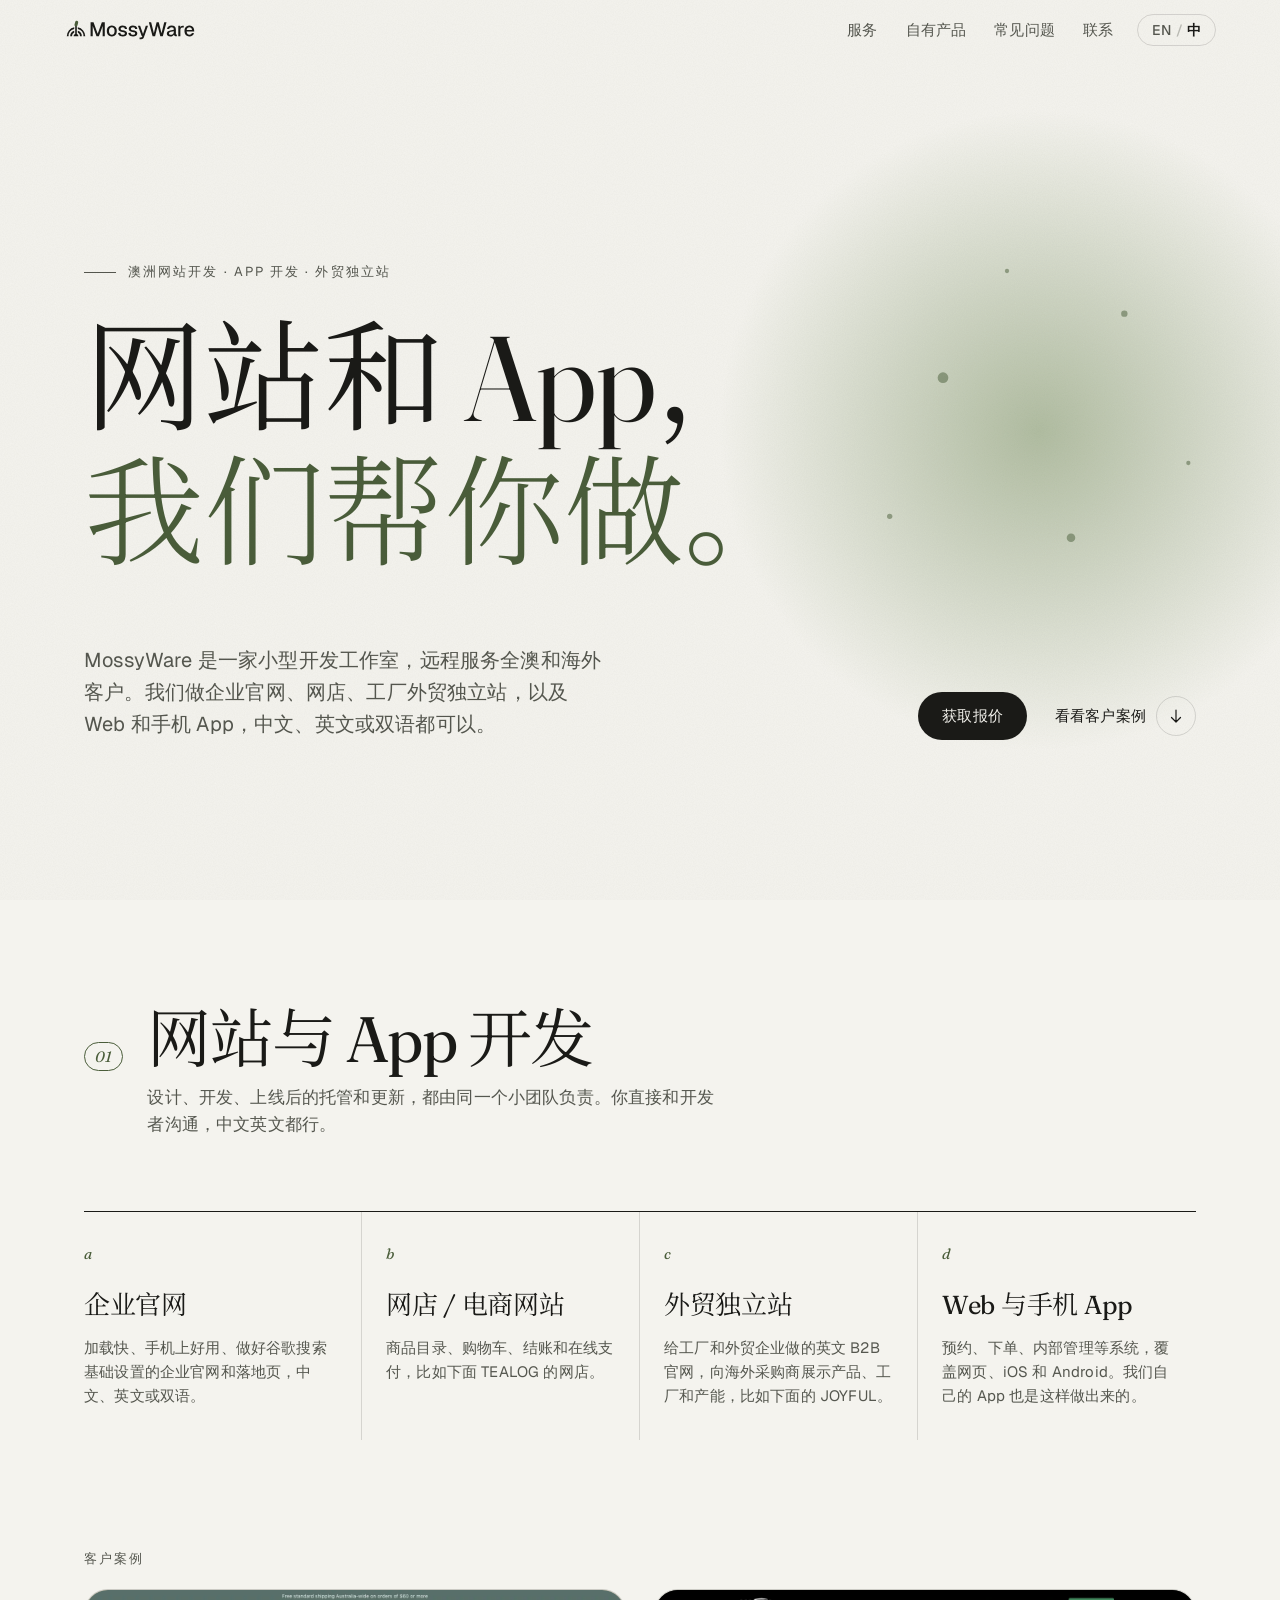
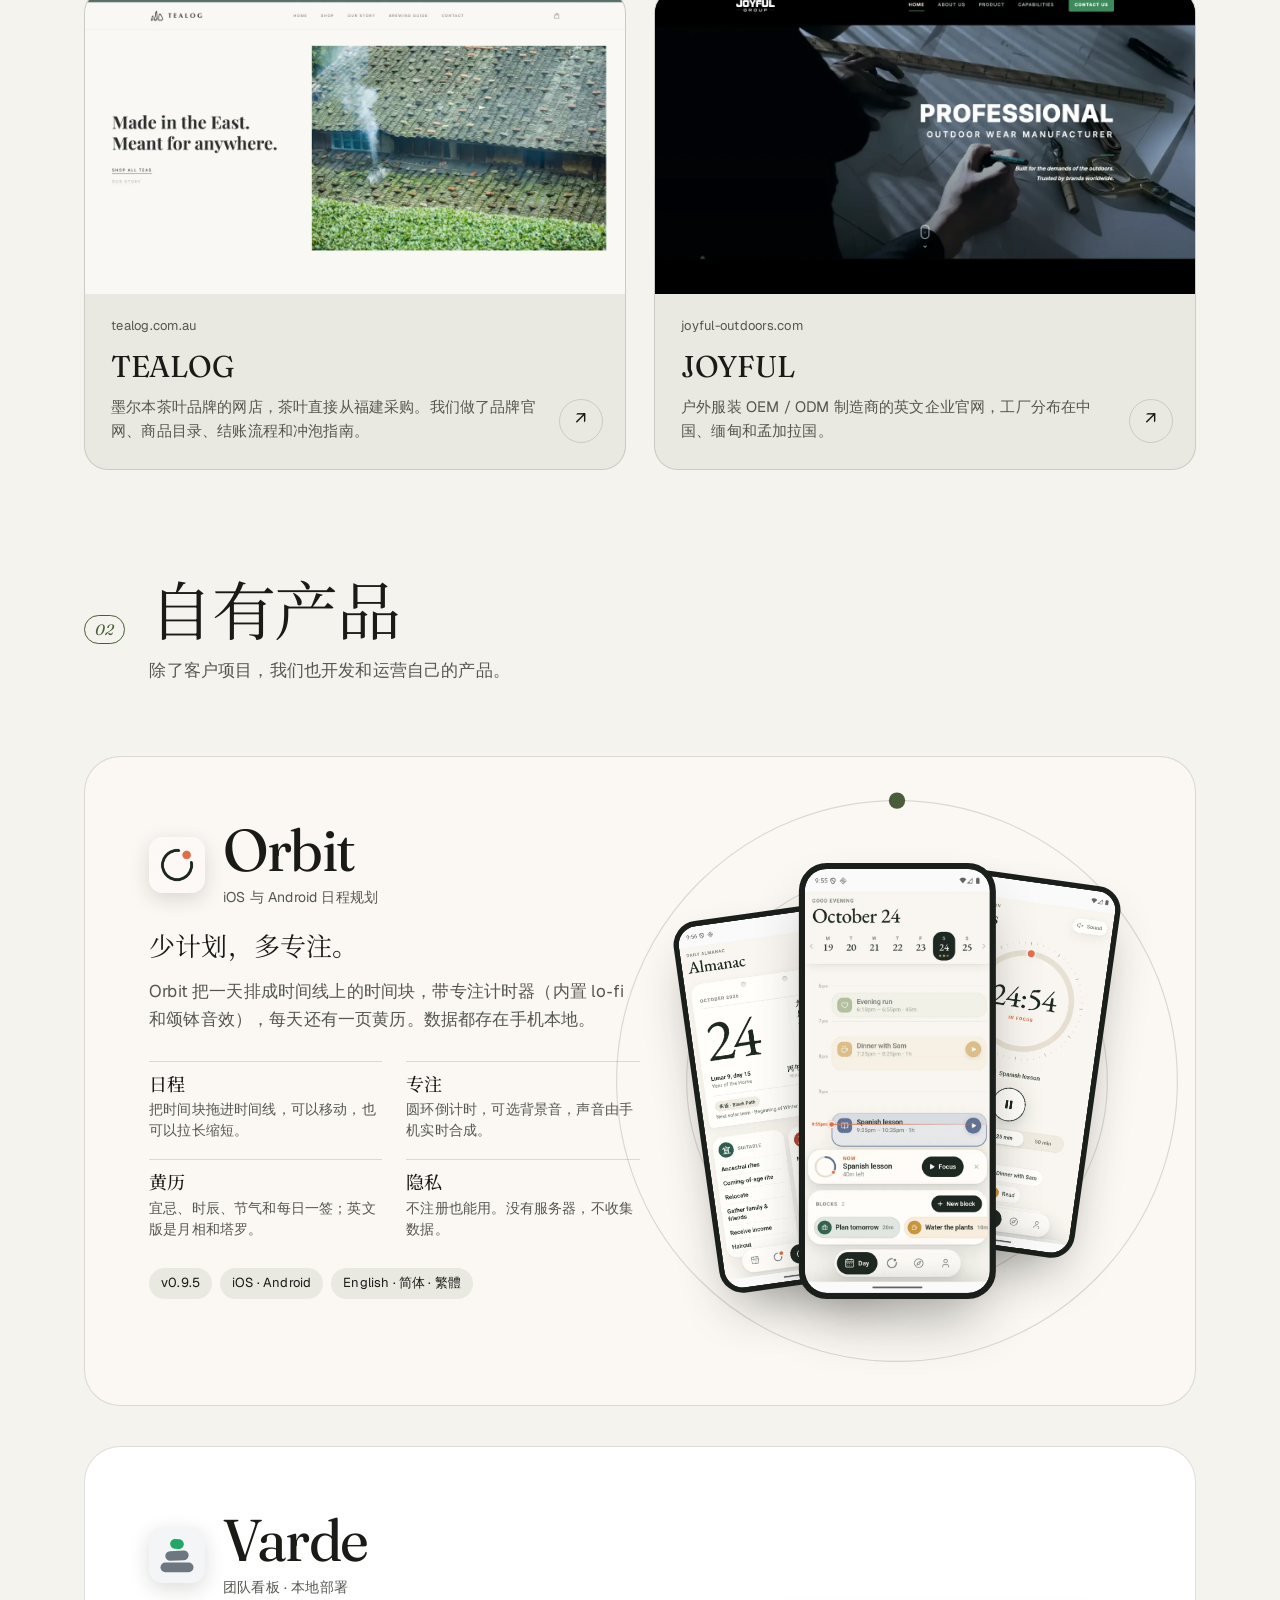
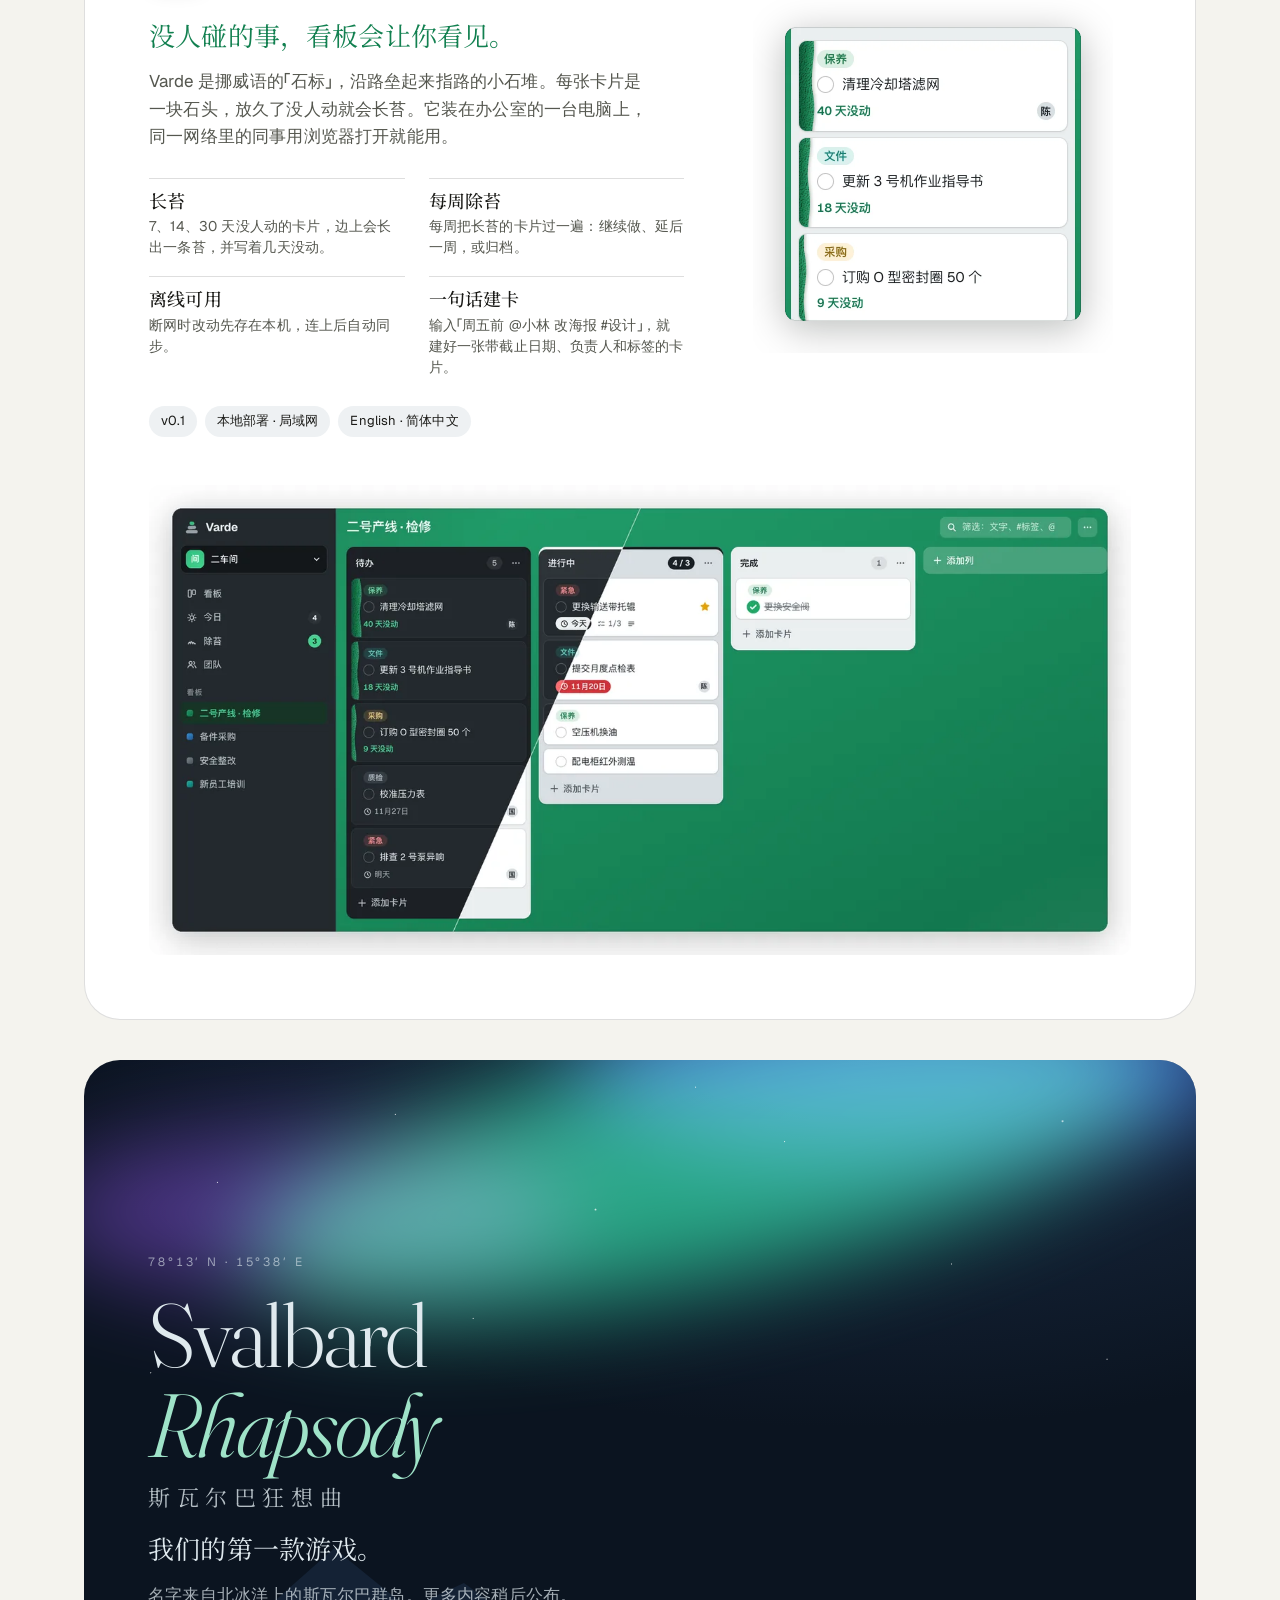
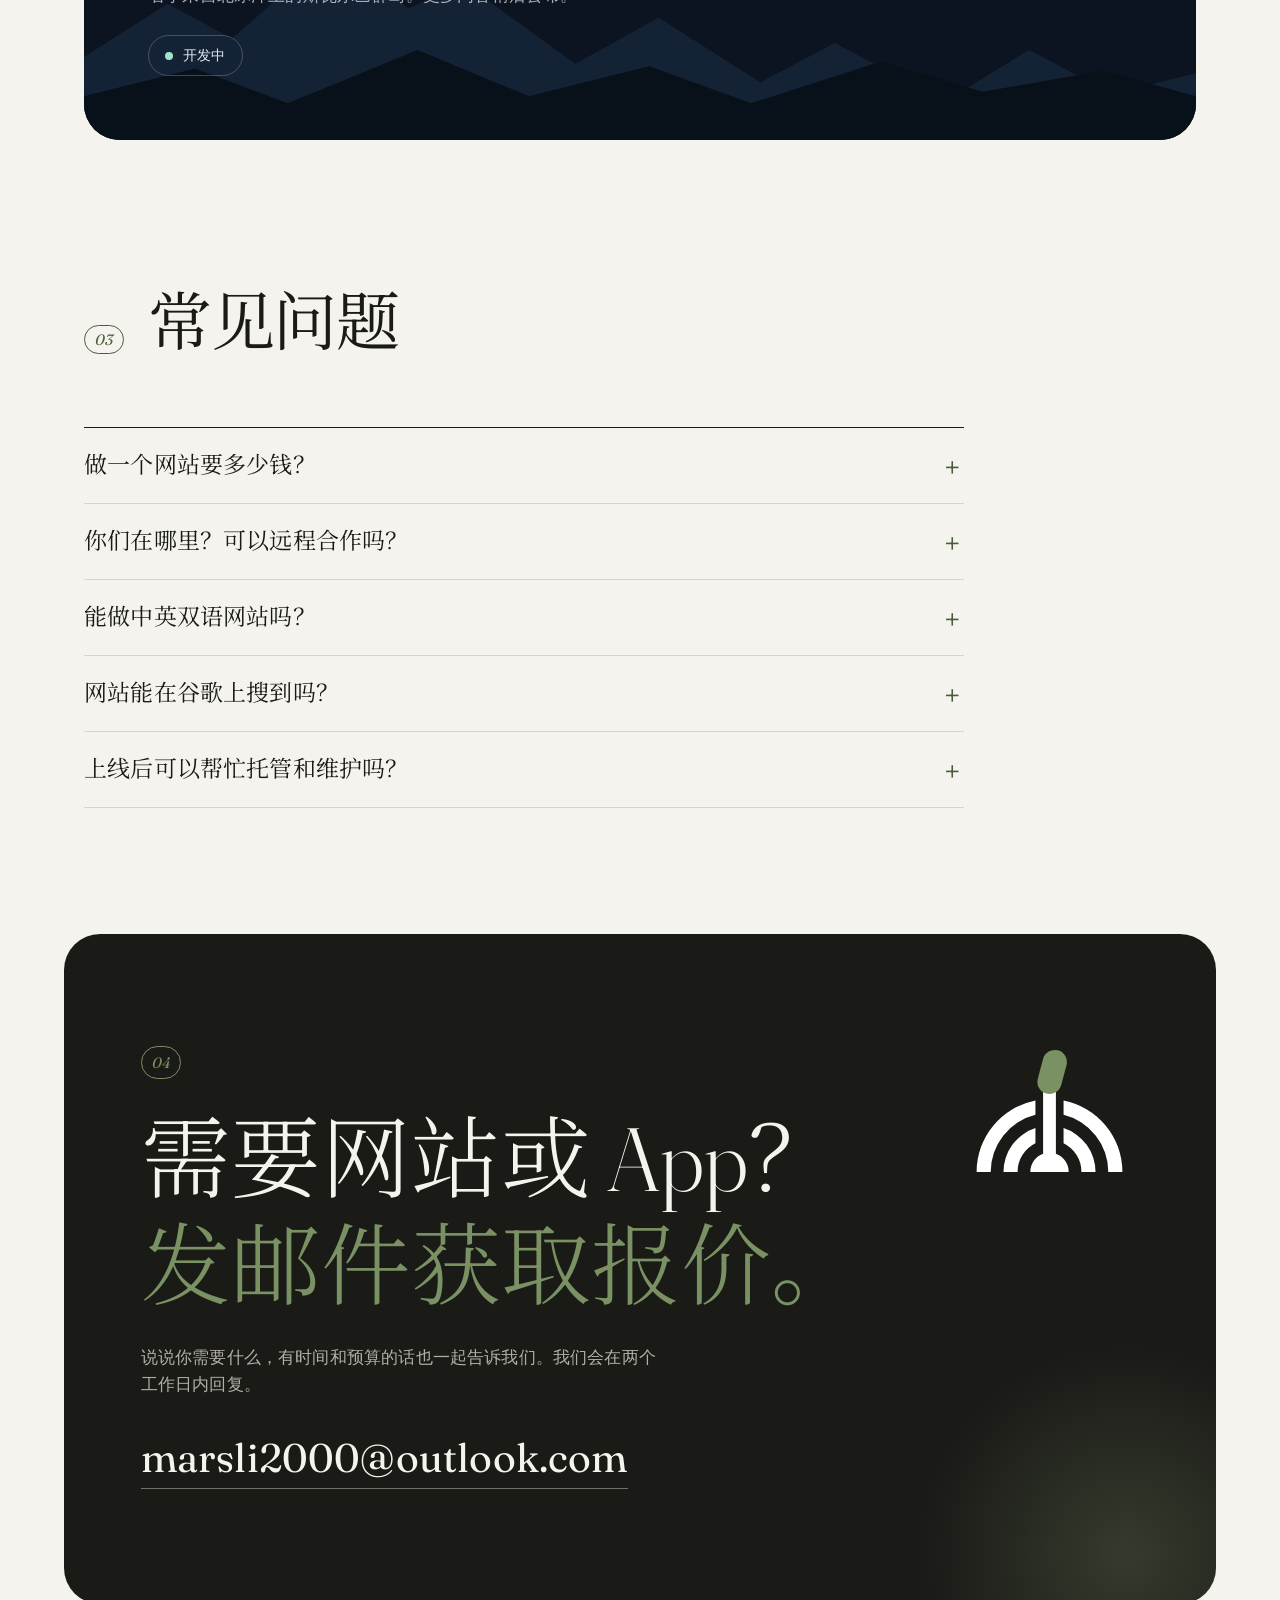
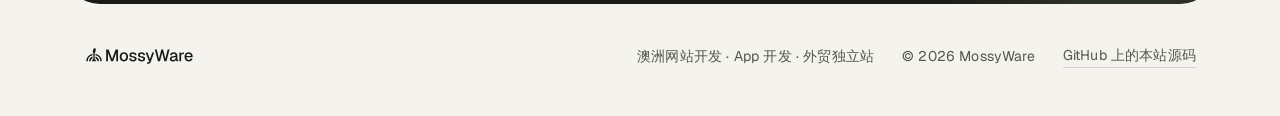
==== commit 3695c039: "Add Varde to the site and README Varde, the self-hosted team kanban board, joins Orbit and Svalbard " ====
--- a/zh/index.html
+++ b/zh/index.html
@@ -333,6 +333,32 @@
         </div>
       </article>
 
+      <!-- Varde -->
+      <article class="project varde reveal">
+        <div class="varde-top">
+          <div class="project-copy">
+            <div class="project-id">
+              <img class="varde-mark" src="../assets/varde/mark.svg" width="56" height="56" alt="" />
+              <div>
+                <h3>Varde</h3>
+                <p class="tag">团队看板 · 本地部署</p>
+              </div>
+            </div>
+            <p class="project-tagline">没人碰的事，看板会让你看见。</p>
+            <p>Varde 是挪威语的「石标」，沿路垒起来指路的小石堆。每张卡片是一块石头，放久了没人动就会长苔。它装在办公室的一台电脑上，同一网络里的同事用浏览器打开就能用。</p>
+            <ul class="features">
+              <li><b>长苔</b><span>7、14、30 天没人动的卡片，边上会长出一条苔，并写着几天没动。</span></li>
+              <li><b>每周除苔</b><span>每周把长苔的卡片过一遍：继续做、延后一周，或归档。</span></li>
+              <li><b>离线可用</b><span>断网时改动先存在本机，连上后自动同步。</span></li>
+              <li><b>一句话建卡</b><span>输入「周五前 @小林 改海报 #设计」，就建好一张带截止日期、负责人和标签的卡片。</span></li>
+            </ul>
+            <p class="meta"><span>v0.1</span><span>本地部署 · 局域网</span><span>English · 简体中文</span></p>
+          </div>
+          <figure class="varde-moss"><img src="../assets/varde/moss-zh.webp" alt="三张长苔的 Varde 卡片，分别 40、18、9 天没动" loading="lazy" width="720" height="716" /></figure>
+        </div>
+        <figure class="varde-shot"><img src="../assets/varde/hero-zh.webp" alt="Varde 看板的深色和浅色模式，有长苔的卡片和超出上限的列" loading="lazy" width="1400" height="670" /></figure>
+      </article>
+
       <!-- Svalbard Rhapsody -->
       <article class="project svalbard reveal">
         <div class="aurora" aria-hidden="true"><i></i><i></i><i></i></div>
--- a/styles.css
+++ b/styles.css
@@ -226,6 +226,24 @@
 .orbit:hover .ph-l { transform: translate(-12px, -46%) rotate(-11deg) scale(0.86); }
 .orbit:hover .ph-r { transform: translate(12px, -54%) rotate(11deg) scale(0.86); }
 .orbit:hover .ph-c { transform: translate(-50%, -52%); }
+
+/* Varde: porcelain, stone and moss, after the app's own materials */
+.varde {
+  --varde-moss: #128050;
+  background: #ffffff;
+  border: 1px solid var(--line);
+  padding: clamp(28px, 5vw, 64px);
+}
+.varde-top { display: grid; grid-template-columns: 1.15fr 0.85fr; gap: clamp(24px, 4vw, 56px); align-items: center; }
+.varde .project-copy > p:not(.project-tagline):not(.meta) { color: var(--ink-soft); max-width: 46ch; }
+.varde .project-tagline { color: var(--varde-moss); }
+.varde .features b { color: var(--ink); }
+.varde .meta span { background: #eef1f3; }
+.varde-mark { border-radius: 14px; background: #f3f5f6; padding: 6px; }
+.varde-moss { margin: 0; justify-self: center; max-width: 360px; }
+.varde-moss img { width: 100%; height: auto; }
+.varde-shot { margin: clamp(28px, 4vw, 48px) 0 0; }
+.varde-shot img { width: 100%; height: auto; border-radius: 12px; }
 
 /* Svalbard Rhapsody */
 .svalbard {
@@ -388,6 +406,8 @@
 /* ---------- responsive ---------- */
 @media (max-width: 960px) {
   .orbit { grid-template-columns: 1fr; }
+  .varde-top { grid-template-columns: 1fr; }
+  .varde-moss { max-width: 260px; }
   .orbit-stage { min-height: 460px; }
   .services { grid-template-columns: 1fr 1fr; }
   .services li:nth-child(2) { border-right: 0; }
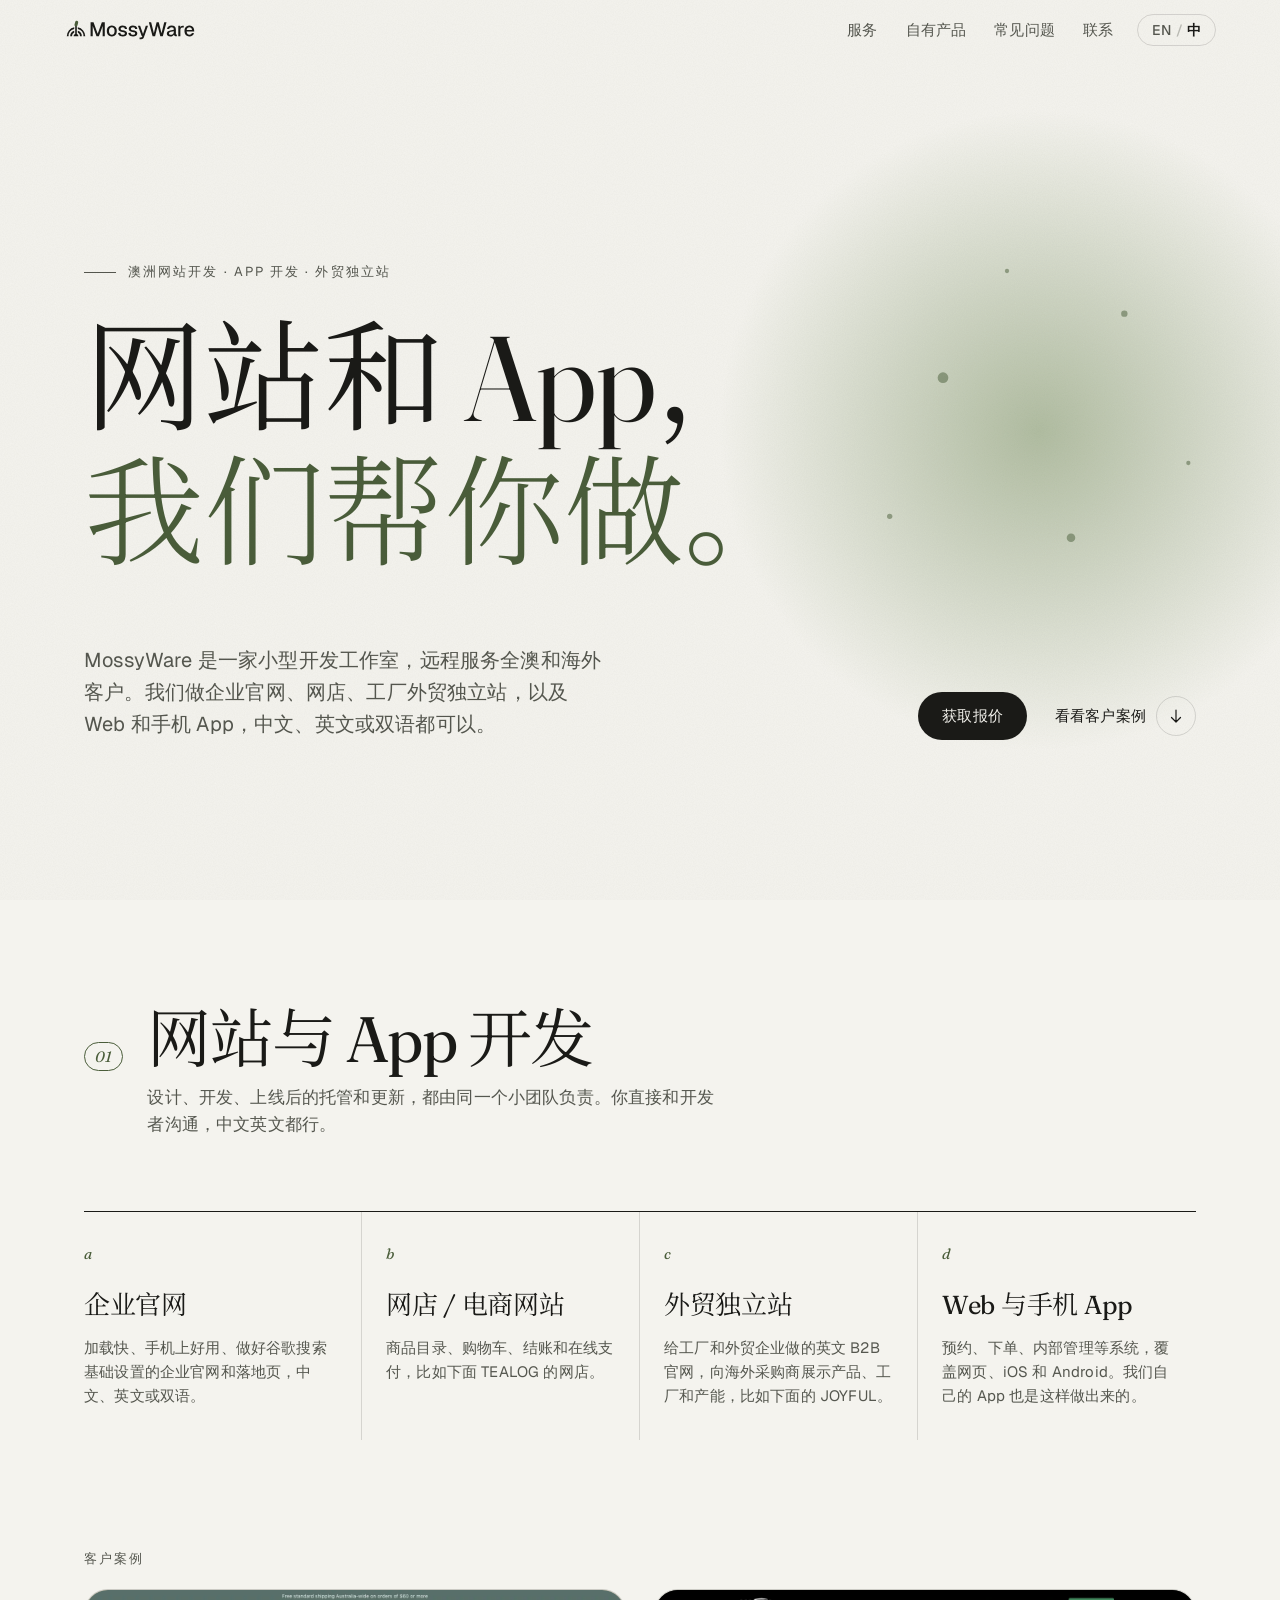
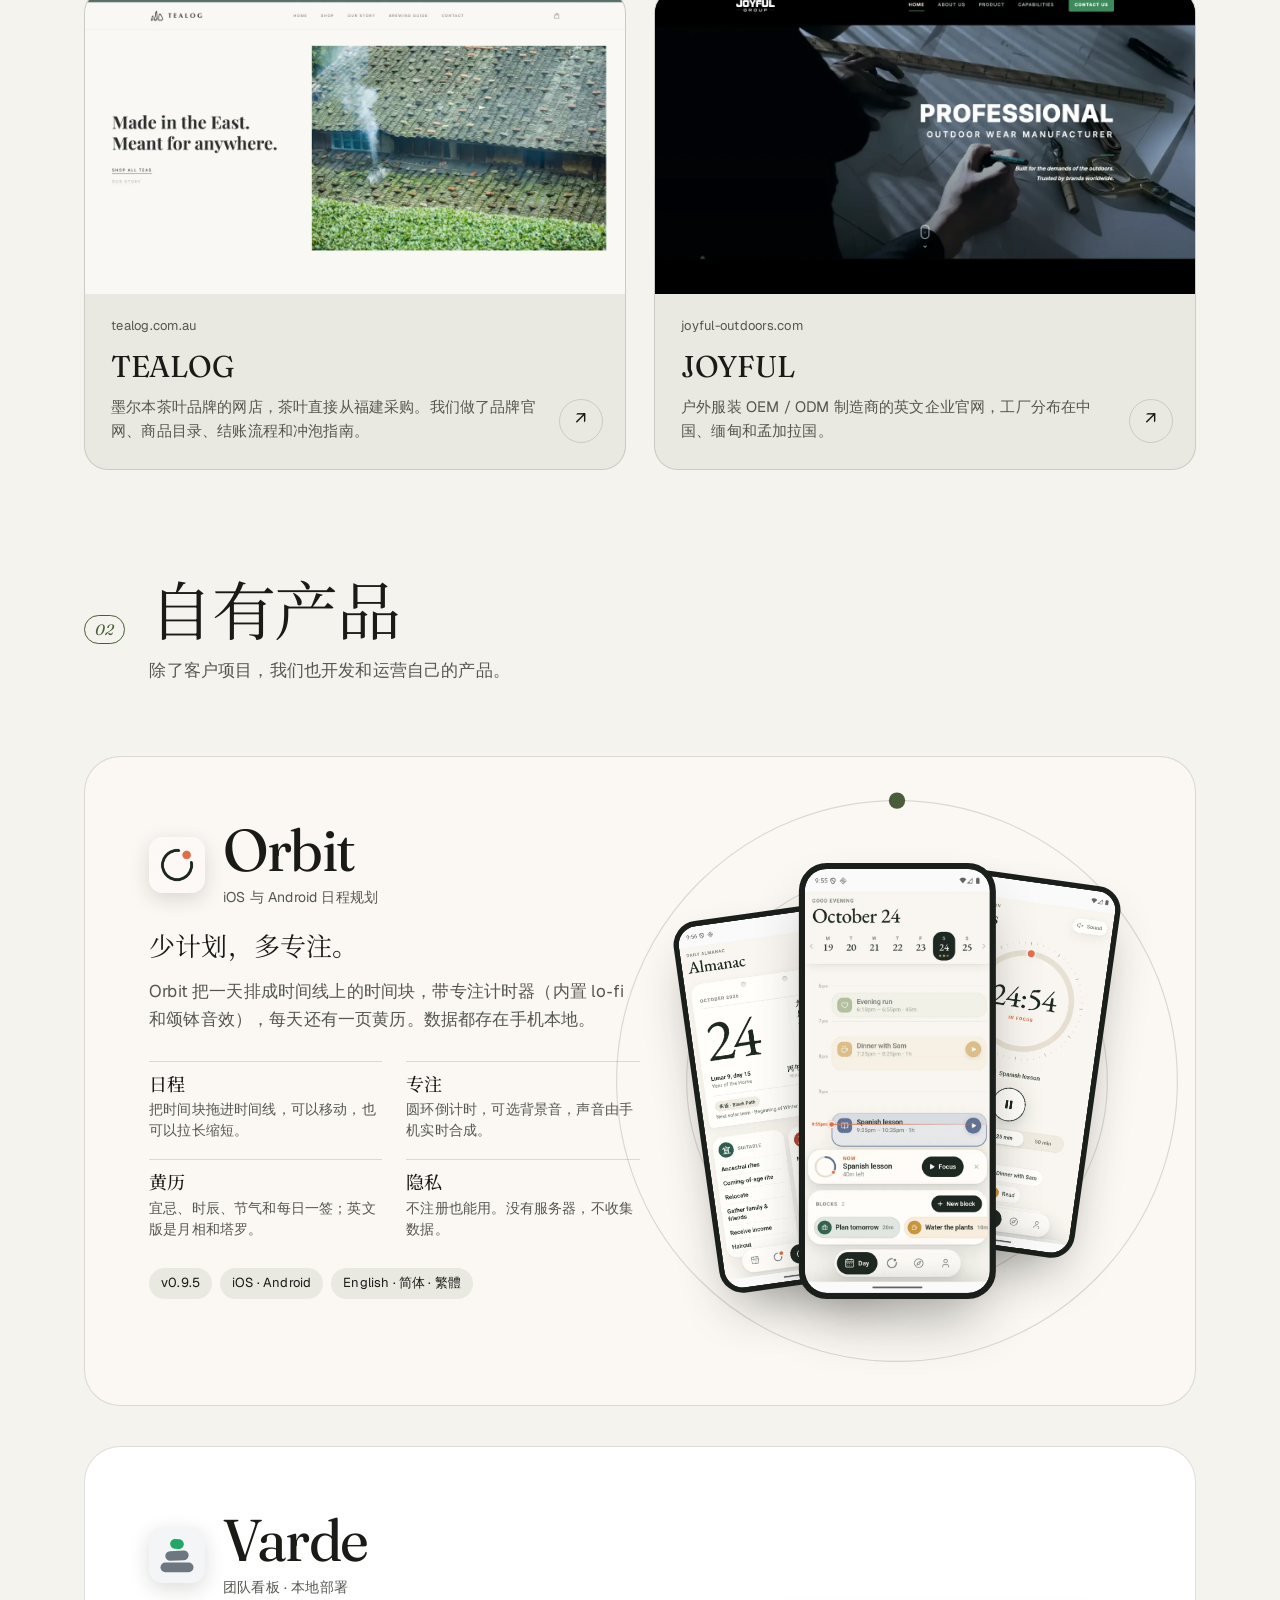
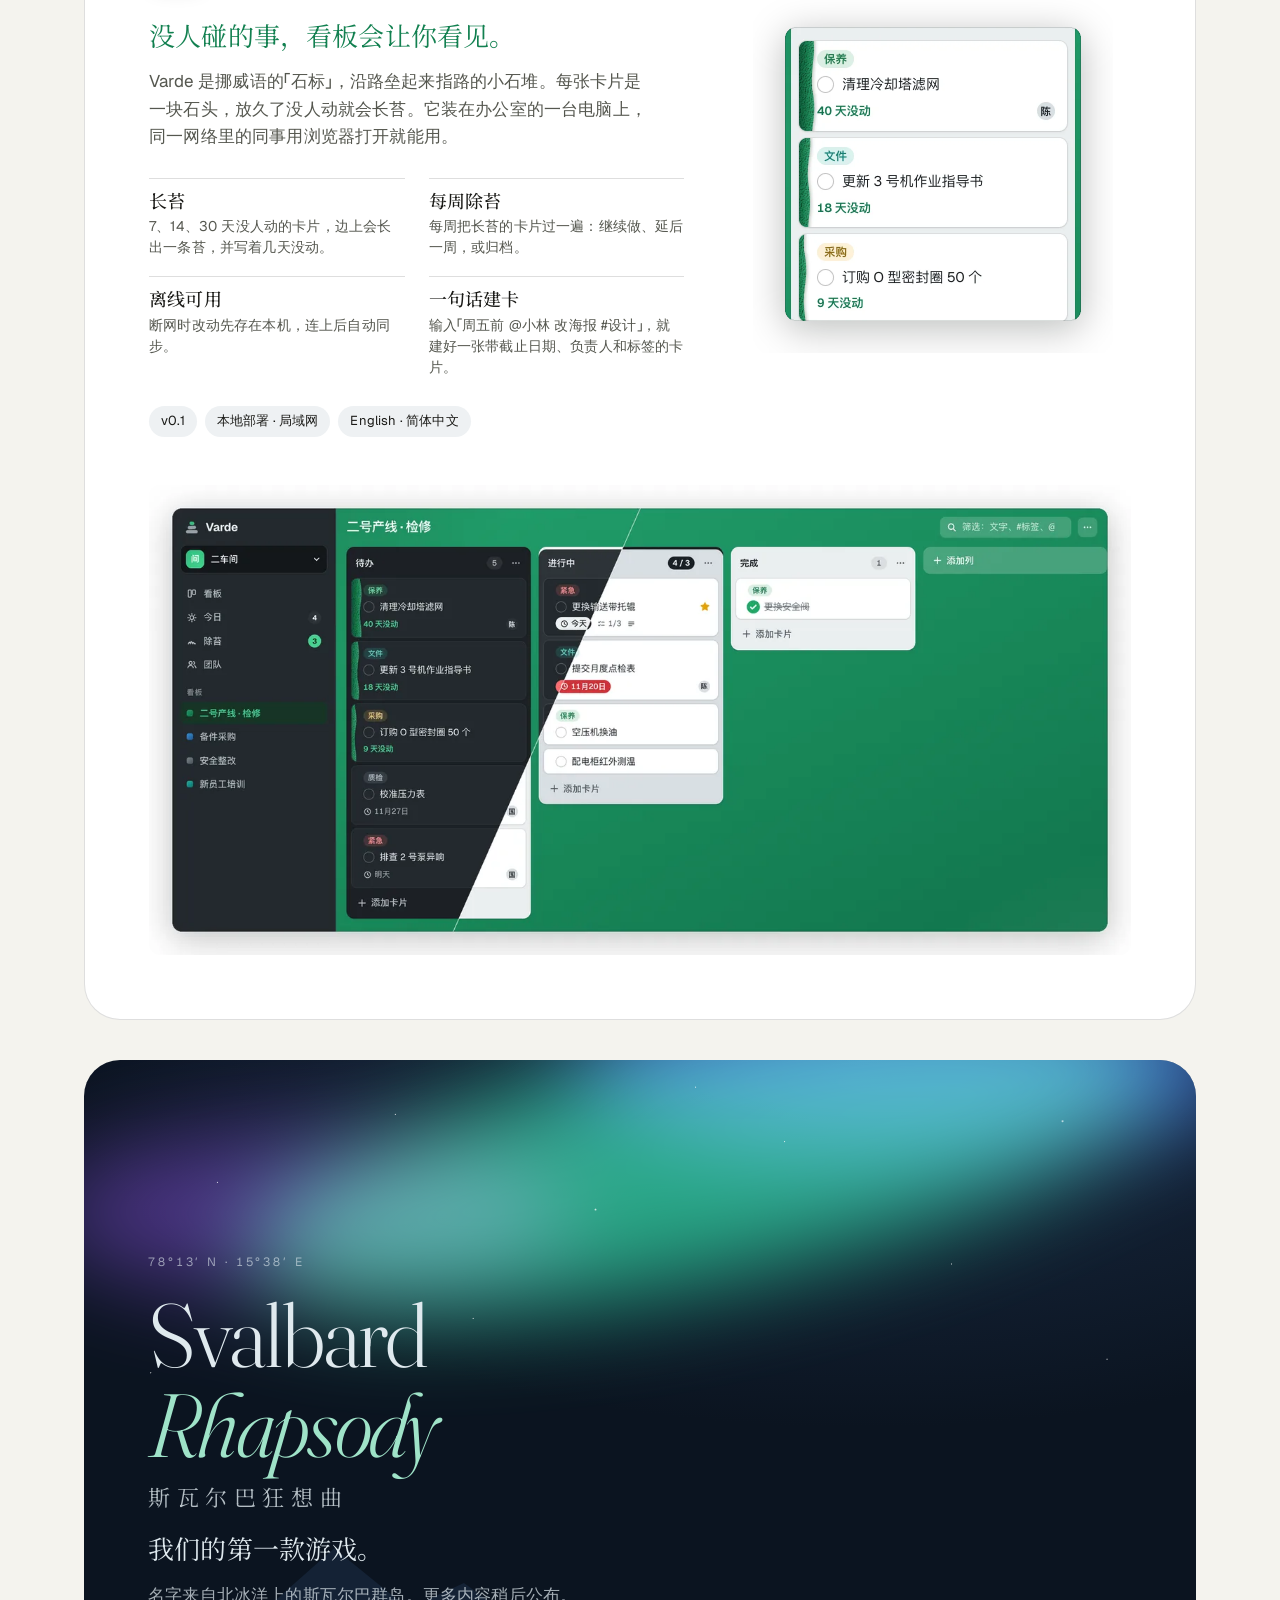
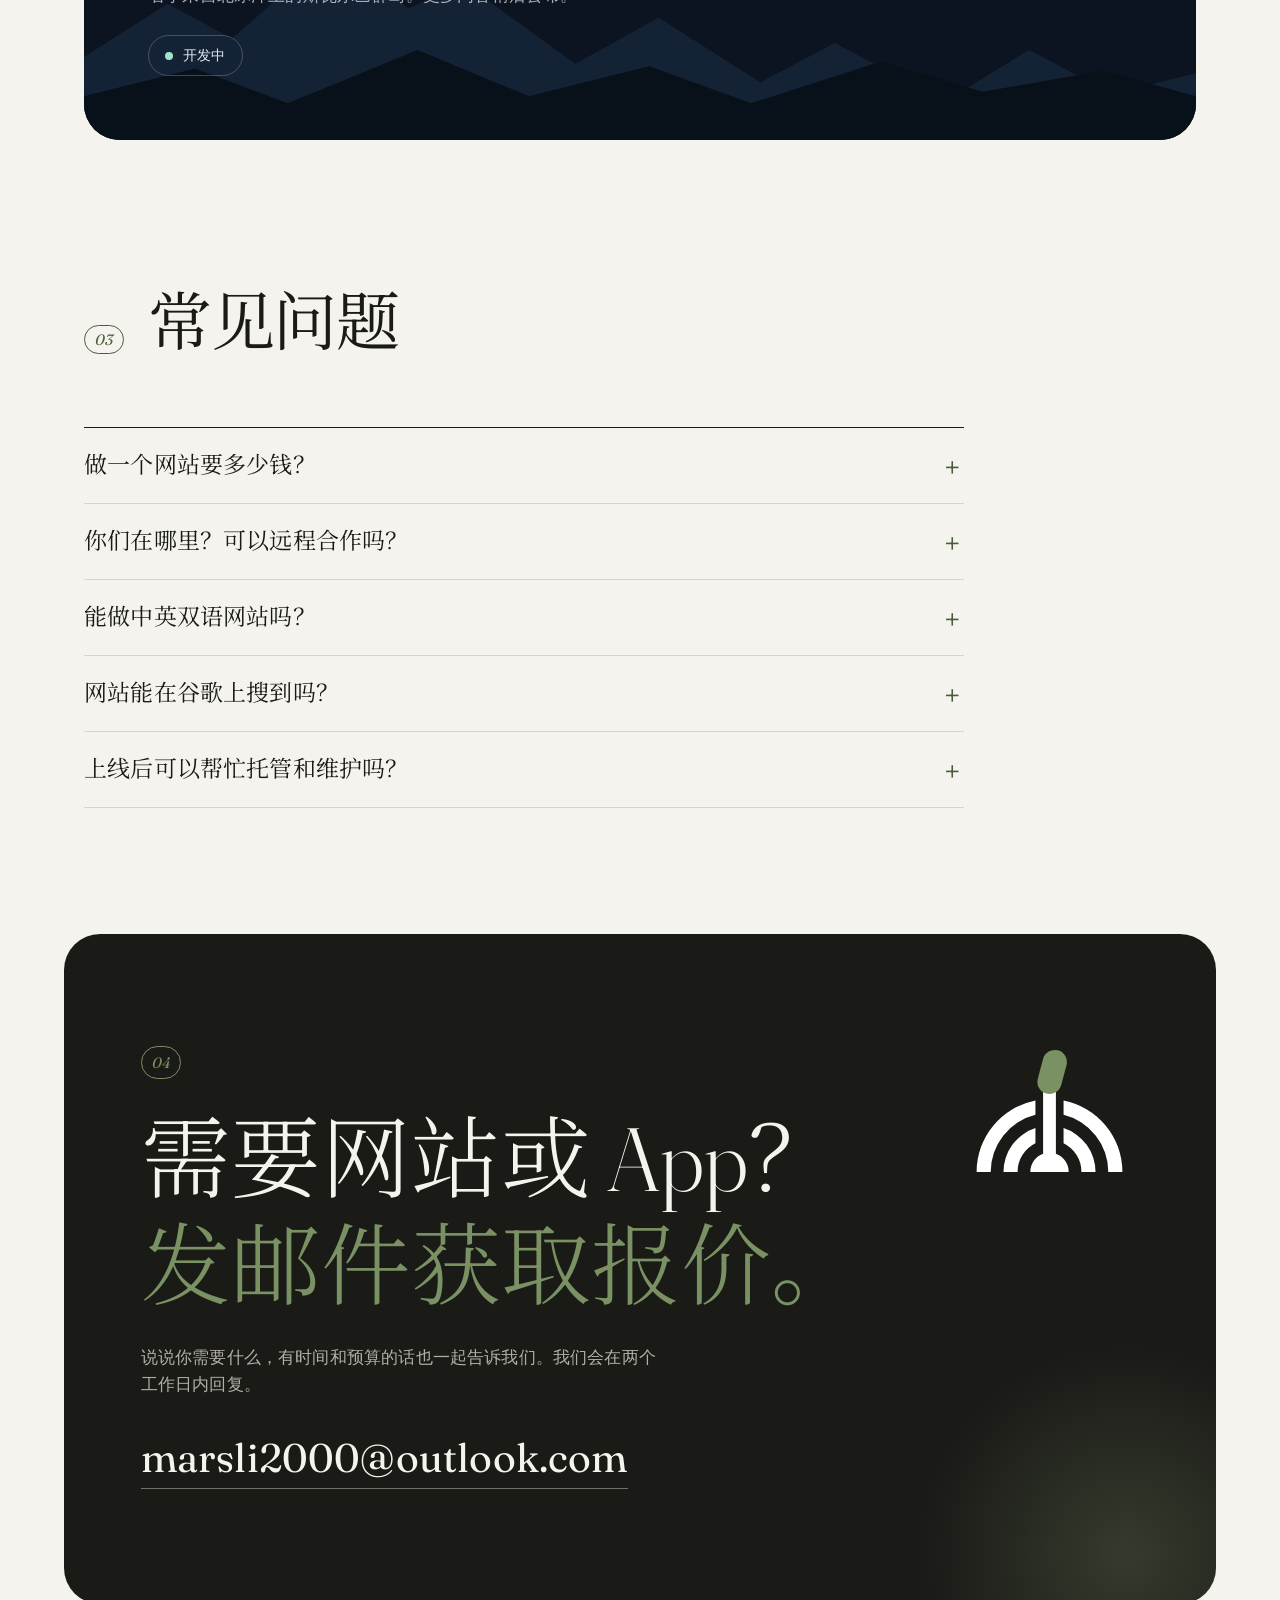
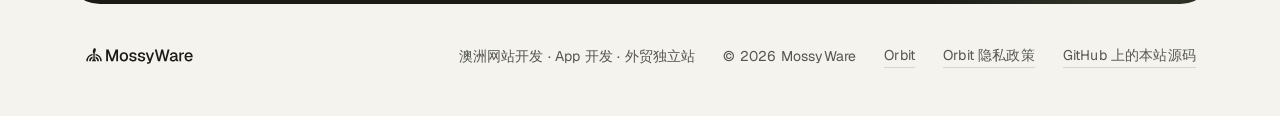
==== commit 3a28bcbf: "Add Orbit support and privacy pages. Publish /orbit and /orbit/privacy for the App Store marketing a" ====
--- a/zh/index.html
+++ b/zh/index.html
@@ -410,6 +410,8 @@
     <img src="../brand/svg/horizontal-mono.svg" alt="MossyWare" width="112" height="20" />
     <span>澳洲网站开发 · App 开发 · 外贸独立站</span>
     <span>© <span id="year">2026</span> MossyWare</span>
+    <a href="../orbit/">Orbit</a>
+    <a href="../orbit/privacy/">Orbit 隐私政策</a>
     <a href="https://github.com/MarsOriginal/MossyWare" target="_blank" rel="noopener">GitHub 上的本站源码</a>
   </footer>
 
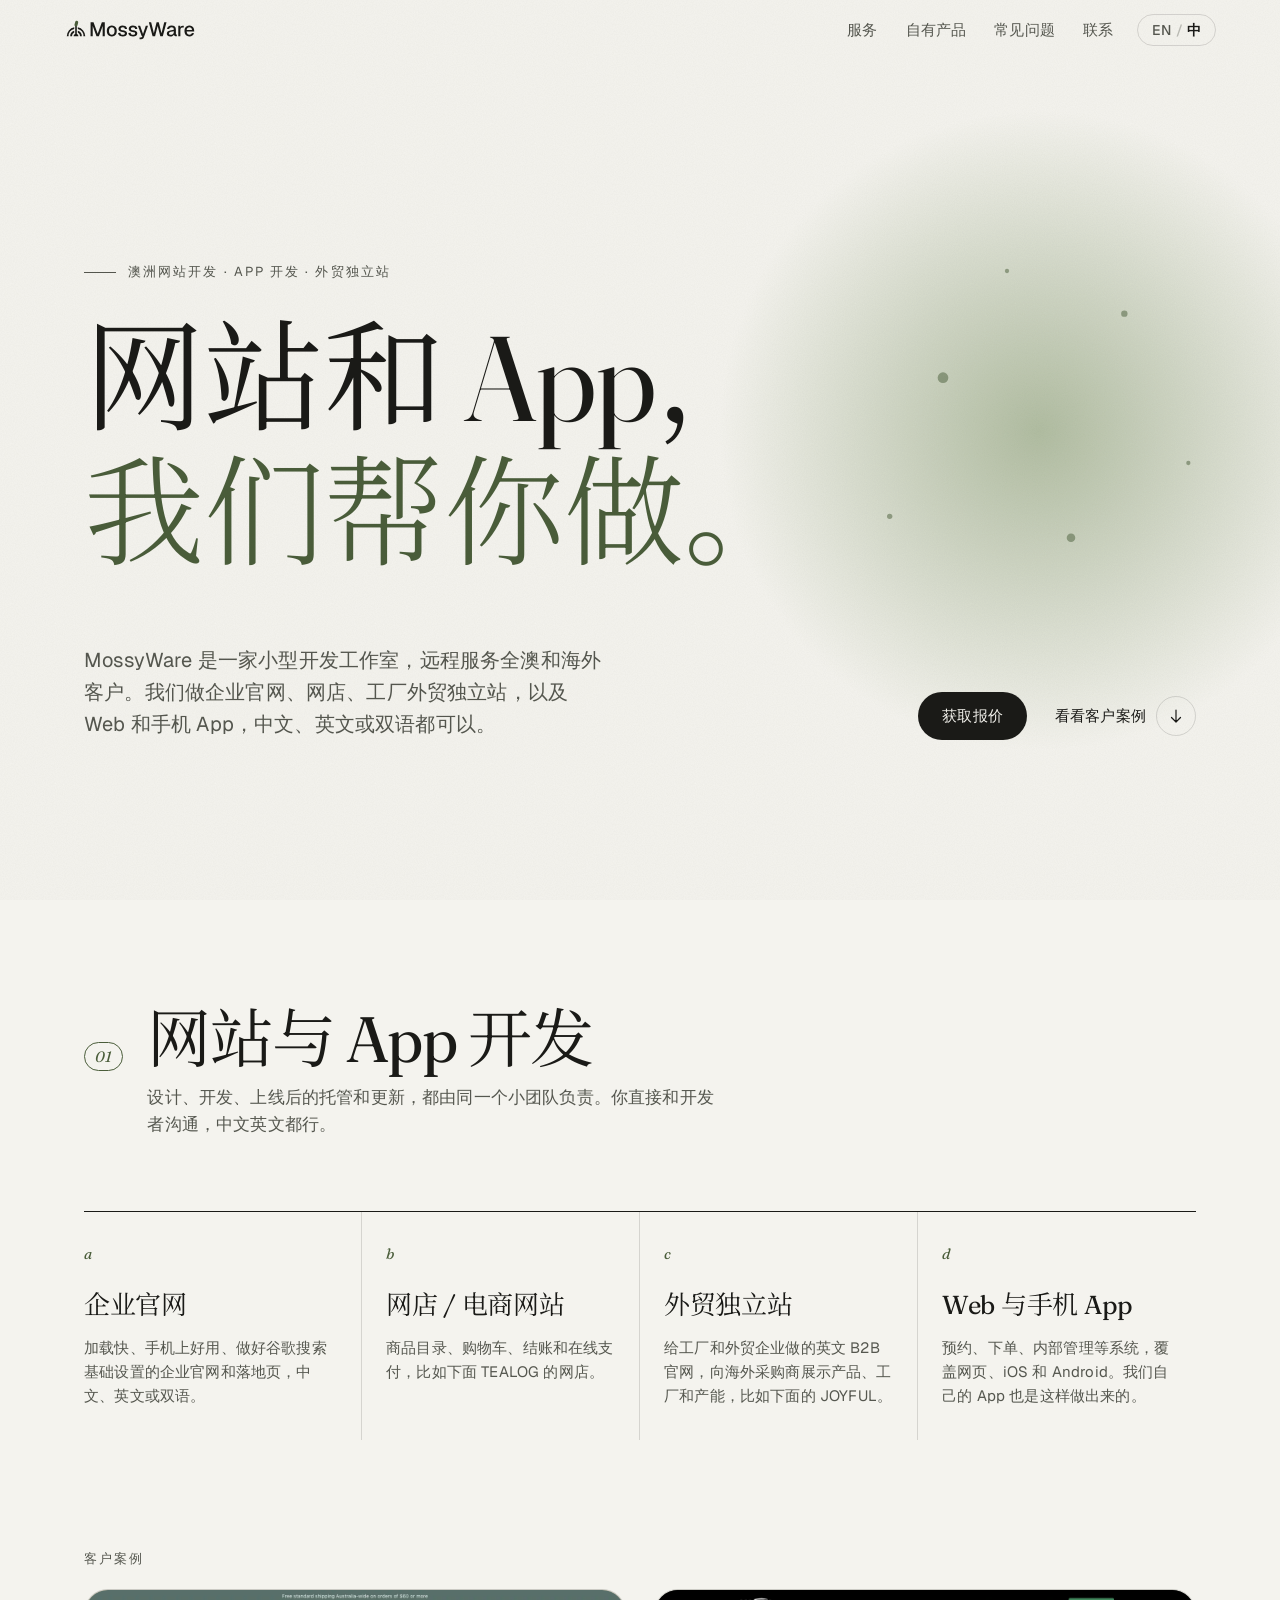
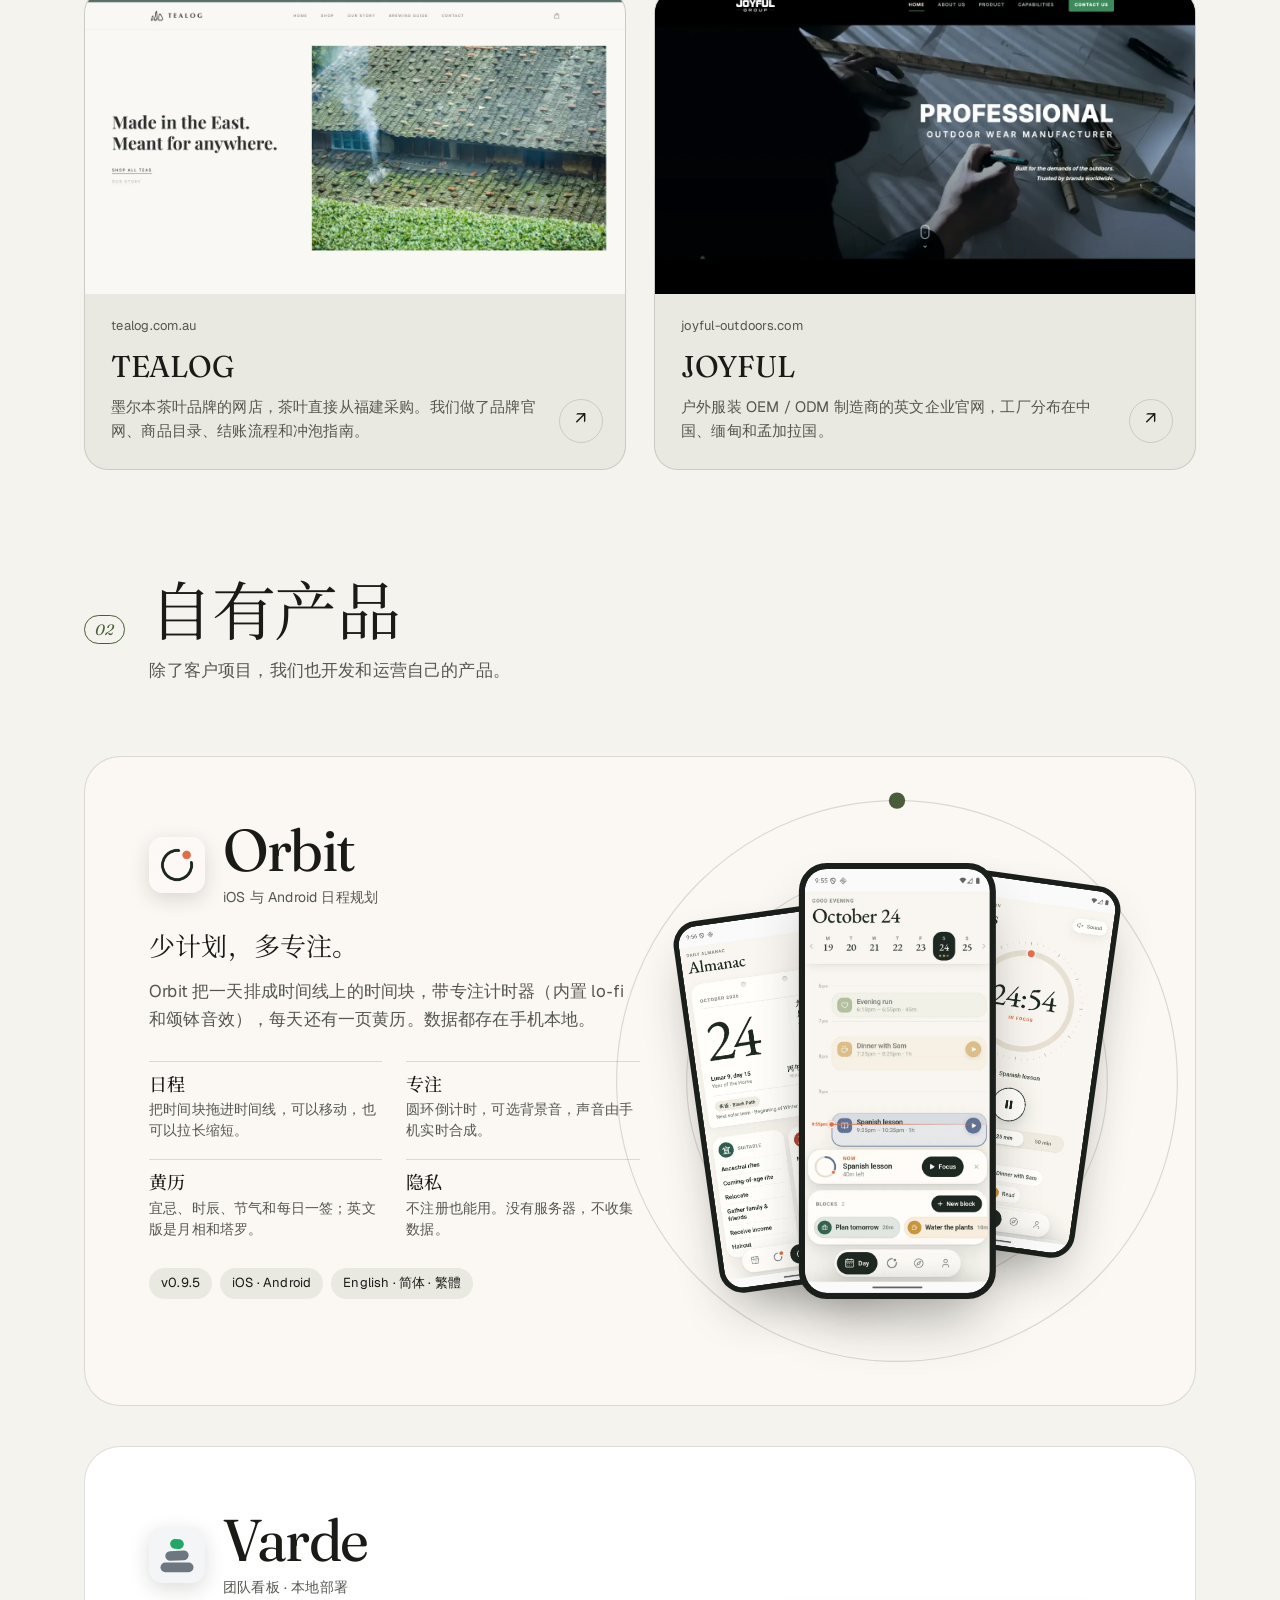
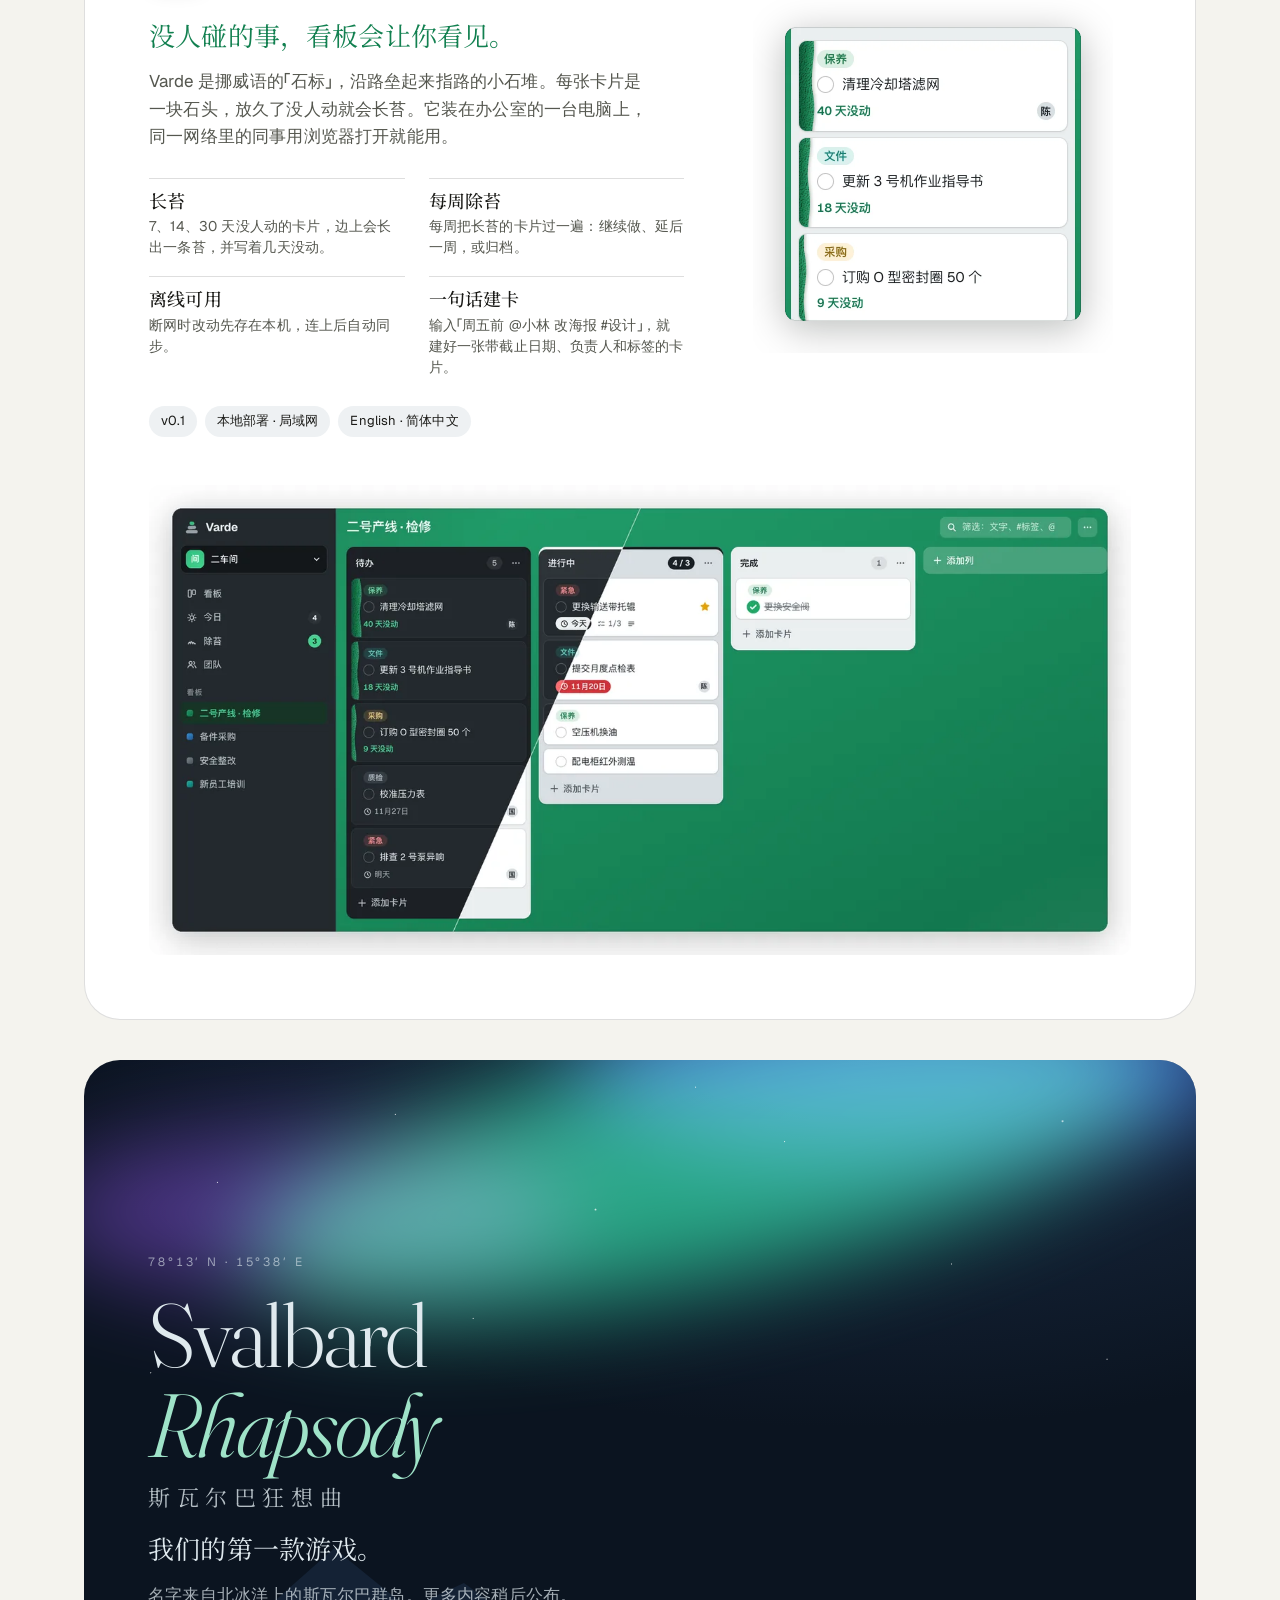
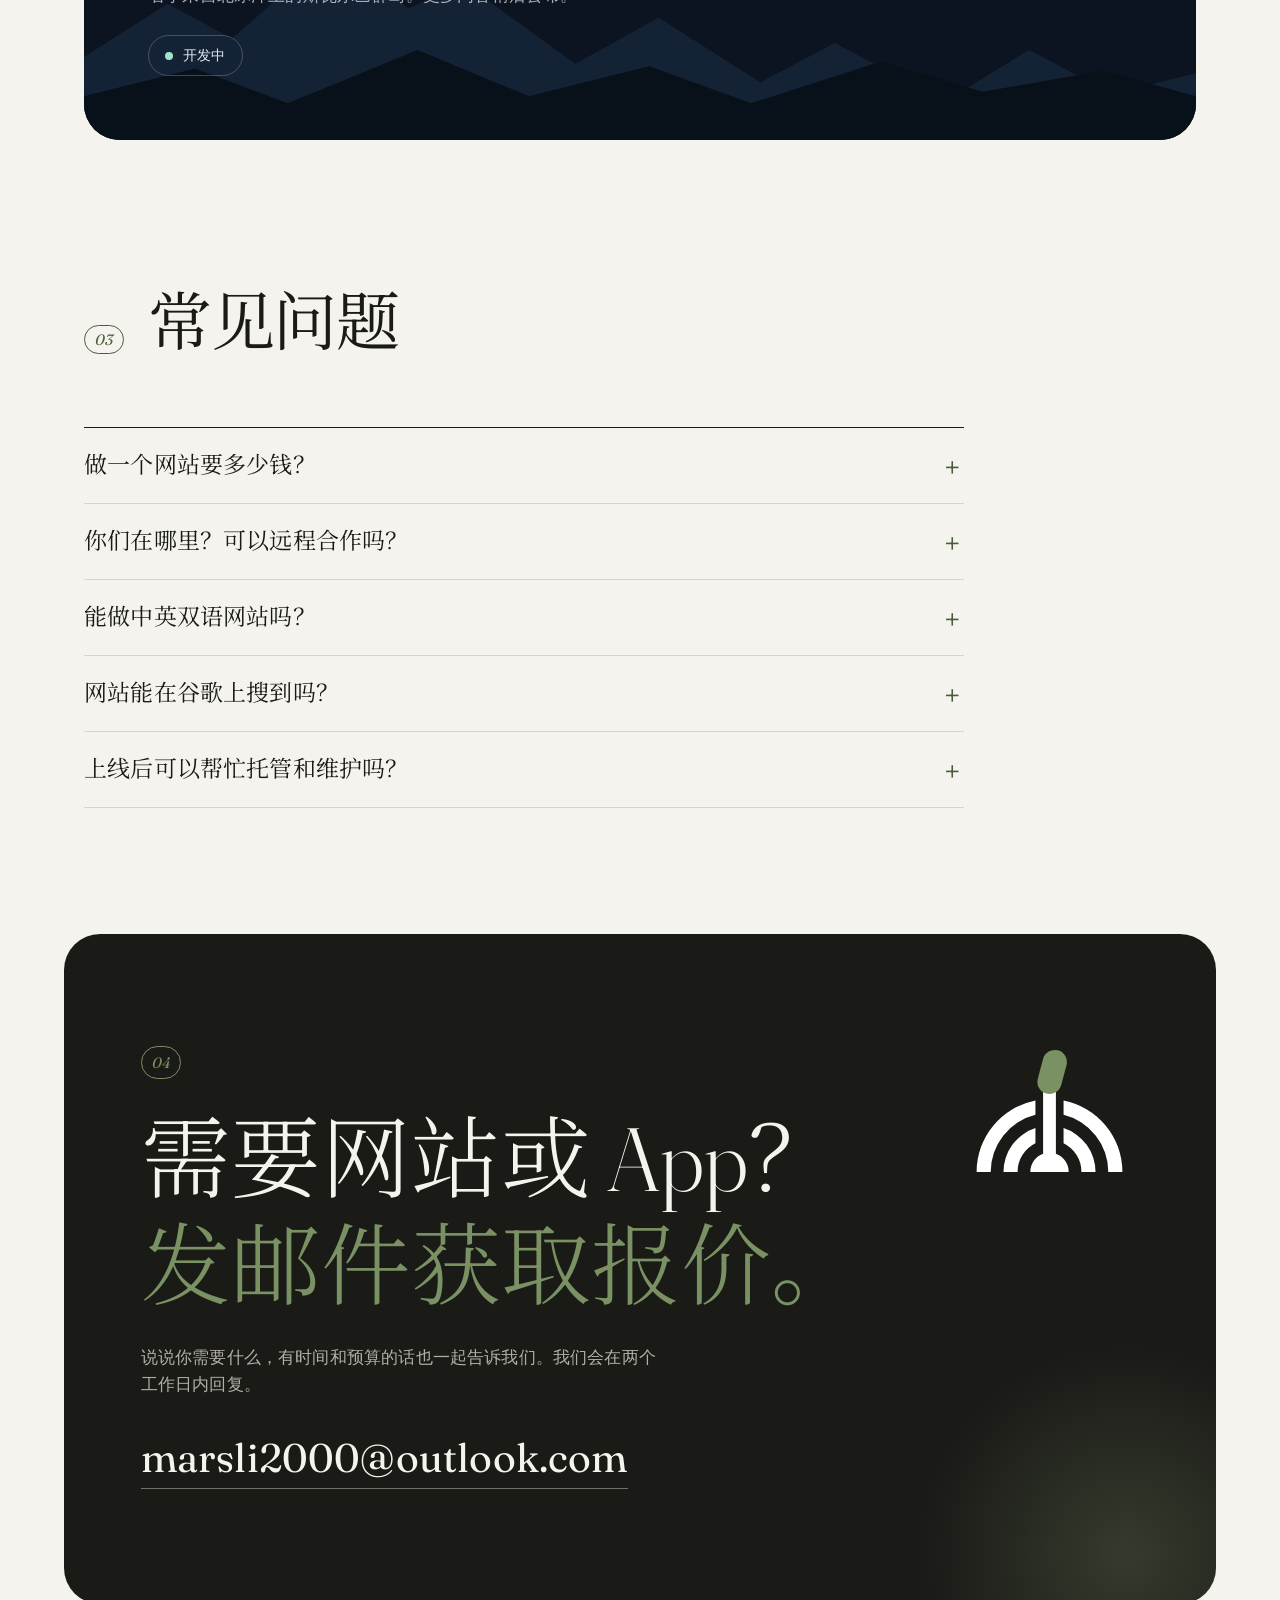
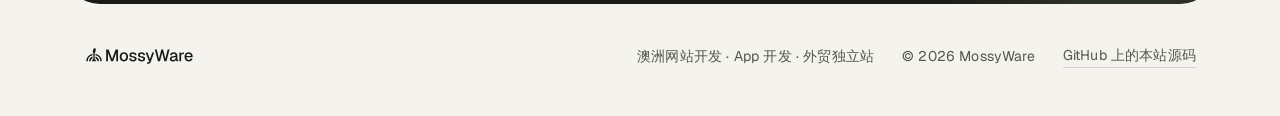
==== commit db151059: "Keep the Orbit pages off the homepage. Drop the footer links and the sitemap and build edits so this" ====
--- a/zh/index.html
+++ b/zh/index.html
@@ -410,8 +410,6 @@
     <img src="../brand/svg/horizontal-mono.svg" alt="MossyWare" width="112" height="20" />
     <span>澳洲网站开发 · App 开发 · 外贸独立站</span>
     <span>© <span id="year">2026</span> MossyWare</span>
-    <a href="../orbit/">Orbit</a>
-    <a href="../orbit/privacy/">Orbit 隐私政策</a>
     <a href="https://github.com/MarsOriginal/MossyWare" target="_blank" rel="noopener">GitHub 上的本站源码</a>
   </footer>
 
